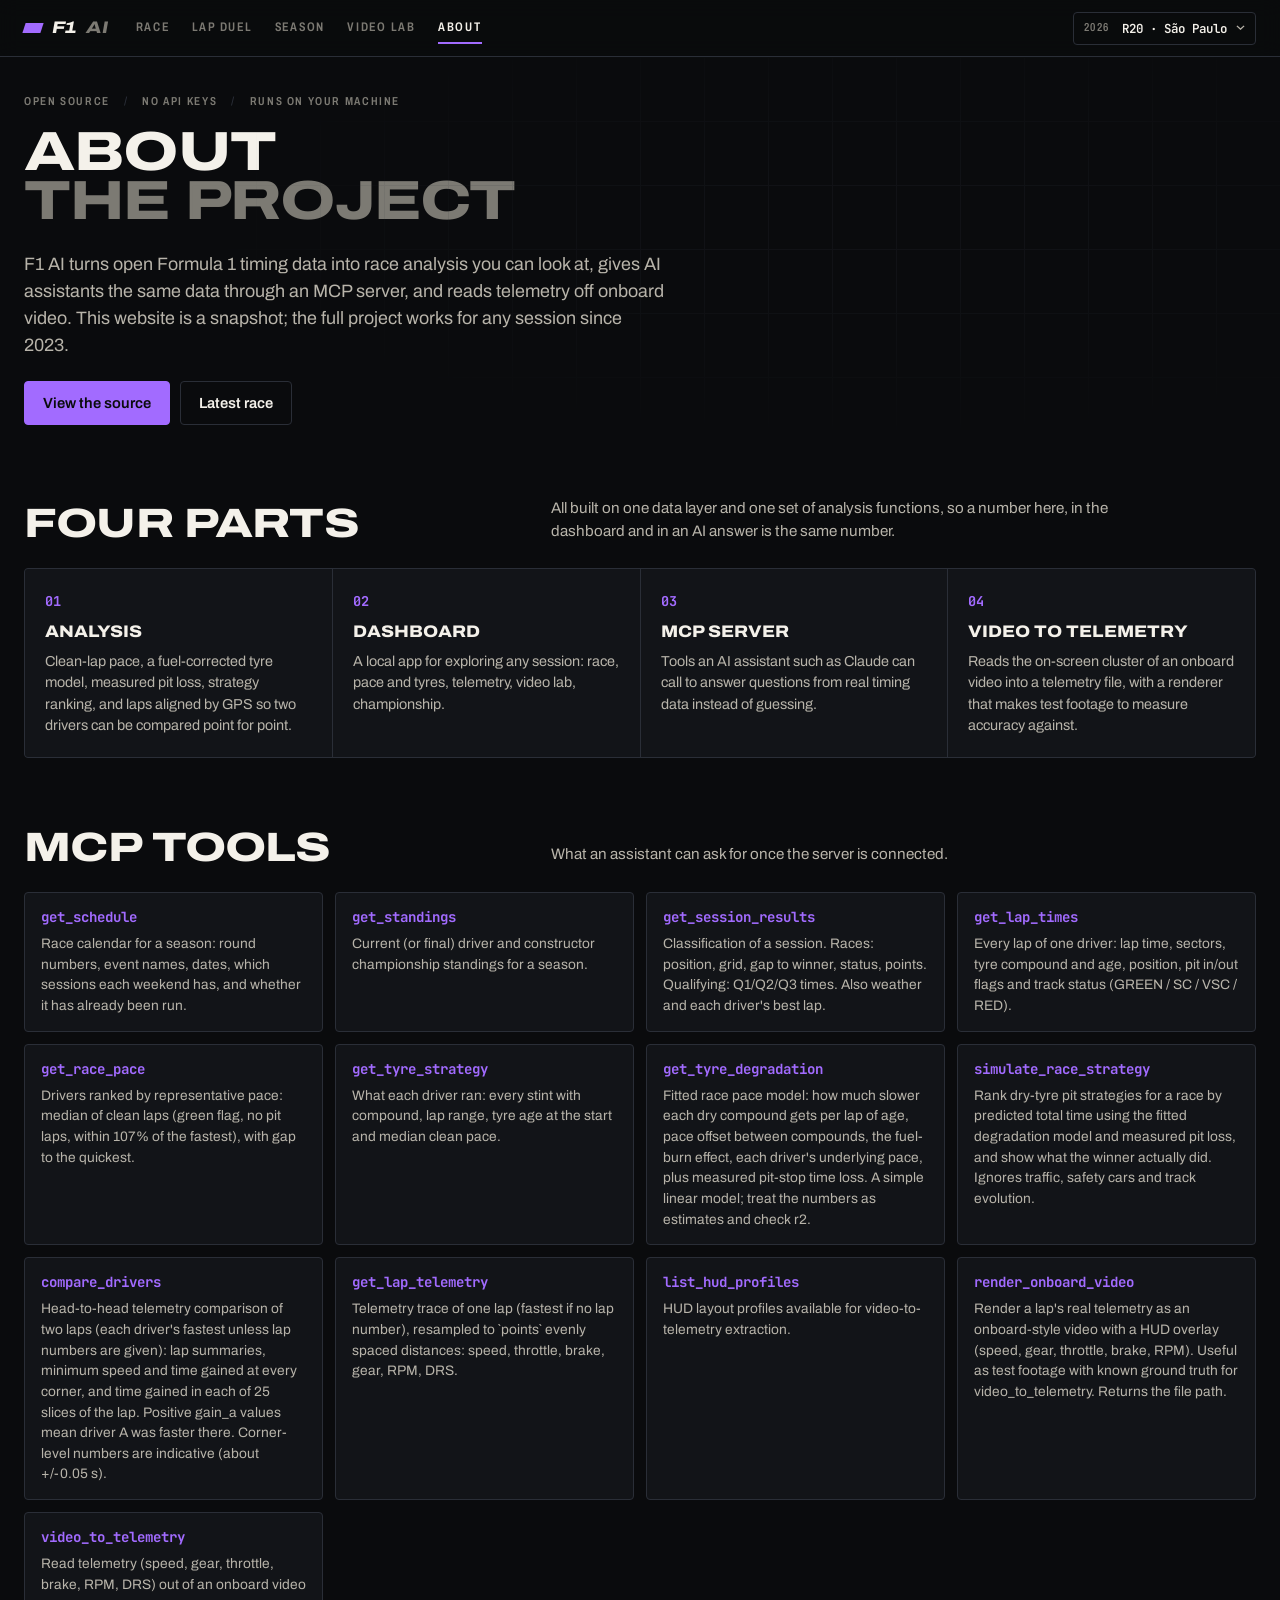
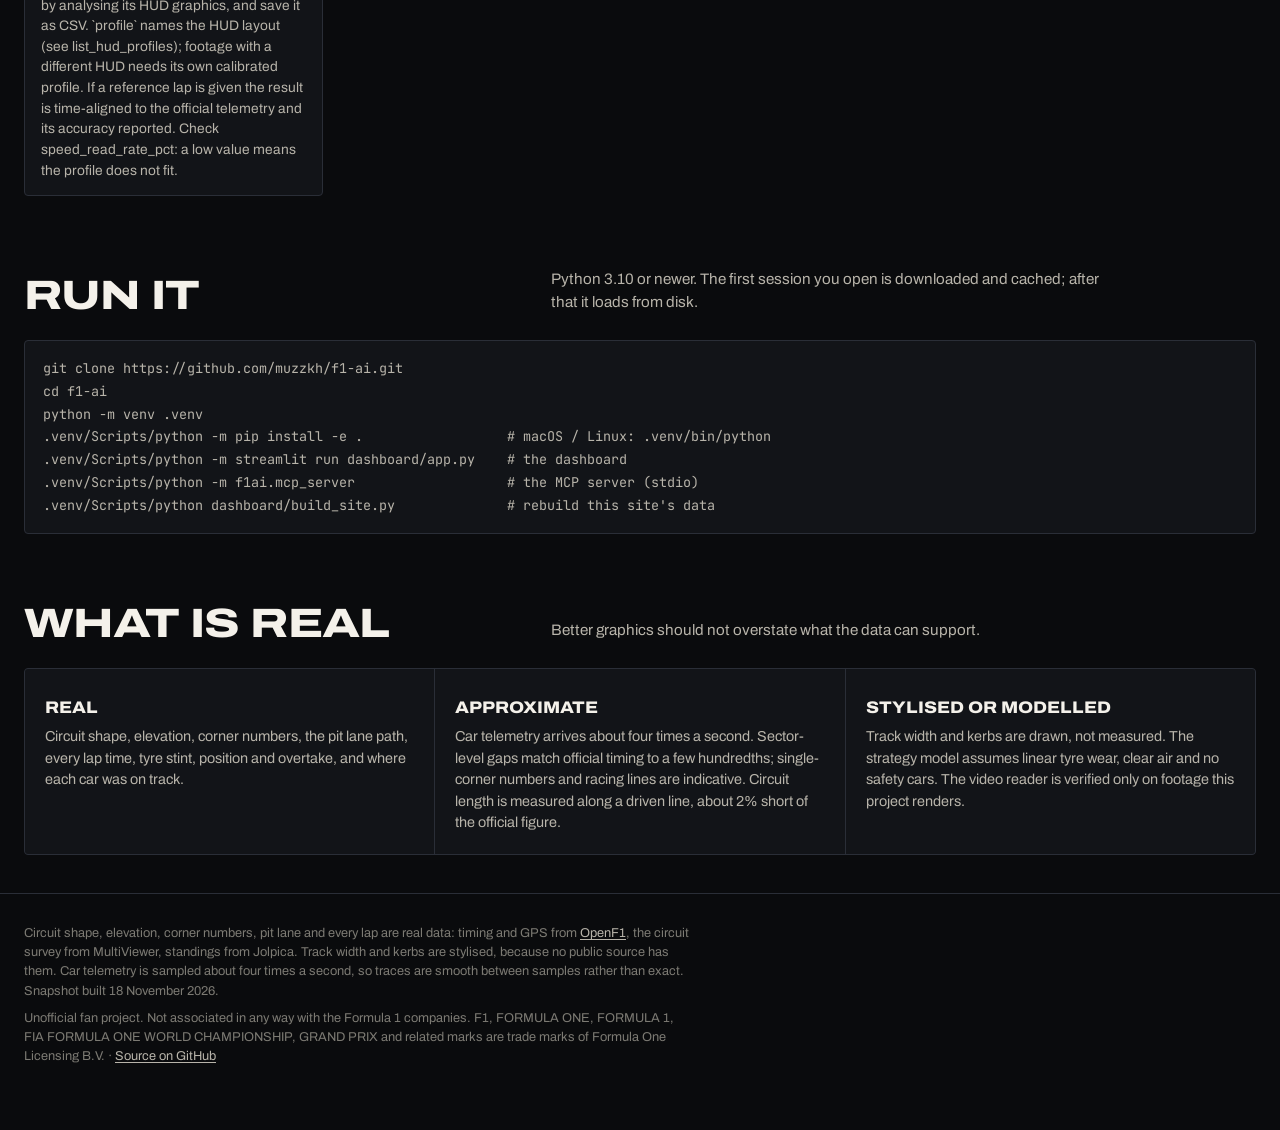
==== docs/about.html @ f243d88b "Shared instrument cluster, video lab and about pages - cluster.json defines the cluster once; the si" ====
<!doctype html>
<html lang="en">
<head>
<meta charset="utf-8">
<meta name="viewport" content="width=device-width, initial-scale=1">
<title>About · F1 AI</title>
<meta name="description" content="What F1 AI is: open race analysis, an MCP server that gives AI assistants real timing data, and a video-to-telemetry reader.">
<link rel="icon" href="data:image/svg+xml,<svg xmlns=%22http://www.w3.org/2000/svg%22 viewBox=%220 0 32 32%22><rect width=%2232%22 height=%2232%22 rx=%226%22 fill=%22%230a0b0d%22/><path d=%22M7 20l4-8h14l-4 8z%22 fill=%22%23a26bff%22/></svg>">
<link rel="preconnect" href="https://fonts.googleapis.com">
<link rel="preconnect" href="https://fonts.gstatic.com" crossorigin>
<link href="https://fonts.googleapis.com/css2?family=Archivo:ital,wdth,wght@0,62..125,400..900;1,62..125,400..900&family=JetBrains+Mono:ital,wght@0,400..800;1,400..800&display=swap" rel="stylesheet">
<link rel="stylesheet" href="css/tokens.css">
<link rel="stylesheet" href="css/site.css">
</head>
<body>
<header class="nav" id="nav"></header>
<main>
  <section class="hero hero--plain">
    <div class="wrap">
      <p class="eyebrow t-label"><span>Open source</span><span>No API keys</span><span>Runs on your machine</span></p>
      <h1 class="t-display">About<br><em>the project</em></h1>
      <p class="lede">F1 AI turns open Formula 1 timing data into race analysis you can look at, gives AI assistants the same data through an MCP server, and reads telemetry off onboard video. This website is a snapshot; the full project works for any session since 2023.</p>
      <div class="btns"><a class="btn btn--primary" id="repo" href="#">View the source</a><a class="btn" href="index.html">Latest race</a></div>
    </div>
  </section>

  <section class="band">
    <div class="wrap">
      <header class="band__head"><h2 class="t-display">Four parts</h2><p>All built on one data layer and one set of analysis functions, so a number here, in the dashboard and in an AI answer is the same number.</p></header>
      <div class="steps">
        <article><b class="t-num">01</b><h3>Analysis</h3><p>Clean-lap pace, a fuel-corrected tyre model, measured pit loss, strategy ranking, and laps aligned by GPS so two drivers can be compared point for point.</p></article>
        <article><b class="t-num">02</b><h3>Dashboard</h3><p>A local app for exploring any session: race, pace and tyres, telemetry, video lab, championship.</p></article>
        <article><b class="t-num">03</b><h3>MCP server</h3><p>Tools an AI assistant such as Claude can call to answer questions from real timing data instead of guessing.</p></article>
        <article><b class="t-num">04</b><h3>Video to telemetry</h3><p>Reads the on-screen cluster of an onboard video into a telemetry file, with a renderer that makes test footage to measure accuracy against.</p></article>
      </div>
    </div>
  </section>

  <section class="band">
    <div class="wrap">
      <header class="band__head"><h2 class="t-display">MCP tools</h2><p>What an assistant can ask for once the server is connected.</p></header>
      <div class="tools" id="tools"></div>
    </div>
  </section>

  <section class="band">
    <div class="wrap">
      <header class="band__head"><h2 class="t-display">Run it</h2><p>Python 3.10 or newer. The first session you open is downloaded and cached; after that it loads from disk.</p></header>
      <pre class="code" id="run"></pre>
    </div>
  </section>

  <section class="band">
    <div class="wrap">
      <header class="band__head"><h2 class="t-display">What is real</h2><p>Better graphics should not overstate what the data can support.</p></header>
      <div class="steps steps--3">
        <article><h3>Real</h3><p>Circuit shape, elevation, corner numbers, the pit lane path, every lap time, tyre stint, position and overtake, and where each car was on track.</p></article>
        <article><h3>Approximate</h3><p>Car telemetry arrives about four times a second. Sector-level gaps match official timing to a few hundredths; single-corner numbers and racing lines are indicative. Circuit length is measured along a driven line, about 2% short of the official figure.</p></article>
        <article><h3>Stylised or modelled</h3><p>Track width and kerbs are drawn, not measured. The strategy model assumes linear tyre wear, clear air and no safety cars. The video reader is verified only on footage this project renders.</p></article>
      </div>
    </div>
  </section>
</main>
<footer id="foot"></footer>
<script type="module" src="js/about.js"></script>
</body>
</html>
---- docs/css/tokens.css ----
/* Design tokens. See design/brief.md. */
:root {
  /* colour */
  --carbon: #0a0b0d;
  --surface: #121418;
  --raised: #1a1d23;
  --hairline: #2a2e37;
  --paper: #f4f1ea;
  --ink-2: #b8b4aa;
  --muted: #7c7a73;
  --purple: #a26bff;        /* purple sector: fastest, focus, interactive */
  --purple-deep: #3a1d7a;
  --throttle: #35d07f;
  --brake: #ff4d5a;
  --asphalt: #1c1f25;

  /* type */
  --font: "Archivo", "Segoe UI", system-ui, sans-serif;
  --mono: "JetBrains Mono", ui-monospace, Consolas, monospace;

  /* layout */
  --max: 1320px;
  --gutter: 24px;
  --u: 8px;
  --radius: 4px;

  /* motion */
  --ease: cubic-bezier(.2, .7, .2, 1);
  --fast: 200ms;
}

*, *::before, *::after { box-sizing: border-box; }
html { -webkit-text-size-adjust: 100%; }
body {
  margin: 0;
  background: var(--carbon);
  color: var(--paper);
  font: 400 16px/1.5 var(--font);
  font-stretch: 100%;
  -webkit-font-smoothing: antialiased;
}
a { color: inherit; text-decoration: none; }
button { font: inherit; color: inherit; }

/* three voices from one family */
.t-display { font-family: var(--font); font-weight: 800; line-height: 0.88; font-stretch: 125%; letter-spacing: -0.02em; text-transform: uppercase; }
.t-label { font-weight: 600; font-stretch: 75%; font-size: 0.72rem; letter-spacing: 0.14em; text-transform: uppercase; color: var(--muted); }
.t-num { font-family: var(--mono); font-variant-numeric: tabular-nums; font-feature-settings: "zero" 1; }

:focus-visible { outline: 2px solid var(--purple); outline-offset: 2px; }
---- docs/css/site.css ----
/* ---------- shell ---------- */
.wrap { max-width: var(--max); margin: 0 auto; padding: 0 var(--gutter); }

.nav { position: sticky; top: 0; z-index: 20; background: rgba(10, 11, 13, .82); backdrop-filter: blur(10px); border-bottom: 1px solid var(--hairline); }
.nav__in { display: flex; align-items: center; gap: 28px; height: 56px; }
.mark { display: inline-flex; align-items: center; gap: 10px; font-weight: 800; font-stretch: 125%; font-style: italic; letter-spacing: -0.02em; font-size: 1.05rem; }
.mark::before { content: ""; width: 18px; height: 10px; background: var(--purple); transform: skewX(-18deg); }
.mark i { color: var(--muted); font-style: inherit; }
.nav__links { display: flex; gap: 22px; margin-right: auto; overflow-x: auto; scrollbar-width: none; }
.nav__links a { font-weight: 600; font-stretch: 75%; font-size: .78rem; letter-spacing: .14em; text-transform: uppercase; color: var(--muted); white-space: nowrap; padding: 6px 0; border-bottom: 2px solid transparent; }
.nav__links a[aria-current] { color: var(--paper); border-color: var(--purple); }
.round { display: flex; align-items: center; gap: 8px; border: 1px solid var(--hairline); border-radius: var(--radius); padding: 0 0 0 10px; white-space: nowrap; }
.round select { appearance: none; background: transparent url("data:image/svg+xml,%3Csvg xmlns='http://www.w3.org/2000/svg' viewBox='0 0 10 6'%3E%3Cpath d='M1 1l4 4 4-4' fill='none' stroke='%23b8b4aa' stroke-width='1.5'/%3E%3C/svg%3E") no-repeat right 10px center / 9px;
  border: 0; color: var(--paper); font: 600 .78rem var(--mono); padding: 7px 28px 7px 4px; max-width: 46vw; cursor: pointer; }
.round select option { background: var(--surface); color: var(--paper); }

/* ---------- hero ---------- */
.hero { position: relative; padding: 26px 0 0; overflow: hidden; }
.hero::before { /* measurement grid: our own texture */
  content: ""; position: absolute; inset: 0; pointer-events: none;
  background-image: linear-gradient(var(--hairline) 1px, transparent 1px), linear-gradient(90deg, var(--hairline) 1px, transparent 1px);
  background-size: 64px 64px; opacity: .22;
  mask-image: radial-gradient(ellipse 70% 75% at 68% 45%, #000 20%, transparent 78%);
}
.hero__grid { position: relative; display: grid; grid-template-columns: minmax(0, 5fr) minmax(0, 7fr); gap: var(--gutter); align-items: start; }

.eyebrow { display: flex; flex-wrap: wrap; gap: 6px 14px; margin: 0 0 18px; }
.eyebrow span + span::before { content: "/"; margin-right: 14px; color: var(--hairline); }
h1 { margin: 0 0 30px; font-size: clamp(2.3rem, 4.3vw, 4rem); overflow-wrap: break-word; }
h1 em { font-style: normal; color: var(--muted); }

.winner { display: grid; grid-template-columns: 6px auto minmax(0, 1fr); grid-template-rows: auto auto auto; gap: 0 18px; margin-bottom: 18px; }
.winner__tag { grid-column: 1 / -1; grid-row: 1; margin-bottom: 10px; }
.winner__bar { grid-column: 1; grid-row: 2 / span 2; background: var(--team); border-radius: 1px; }
.winner__code { grid-column: 2; grid-row: 2 / span 2; font-size: clamp(3.4rem, 6.2vw, 5.6rem); font-style: italic; line-height: .86; }
.winner__name { grid-column: 3; grid-row: 2; font-size: 1.3rem; font-weight: 700; line-height: 1.15; align-self: end; }
.winner__meta { grid-column: 3; grid-row: 3; color: var(--ink-2); font-size: .92rem; align-self: start; margin-top: 4px; }

.podium { list-style: none; margin: 0 0 24px; padding: 0; border-top: 1px solid var(--hairline); }
.podium li { display: grid; grid-template-columns: 28px 4px 3.4em 1fr auto; gap: 12px; align-items: center; padding: 10px 0; border-bottom: 1px solid var(--hairline); }
.podium .p { color: var(--muted); font-size: .85rem; }
.podium .bar { height: 18px; background: var(--team); }
.podium .code { font-weight: 800; font-stretch: 112%; font-style: italic; }
.podium .who { color: var(--ink-2); font-size: .9rem; white-space: nowrap; overflow: hidden; text-overflow: ellipsis; }
.podium .gap { color: var(--paper); font-size: .9rem; }

.facts { display: grid; grid-template-columns: repeat(2, minmax(0, 1fr)); gap: 1px; margin: 0; background: var(--hairline); border: 1px solid var(--hairline); border-radius: var(--radius); overflow: hidden; }
.fact { background: var(--surface); padding: 12px 16px; min-width: 0; }
.fact dt { margin-bottom: 6px; }
.fact dd { margin: 0; }
.fact .v { font-size: 1.45rem; font-weight: 700; line-height: 1.1; }
.fact .n { color: var(--ink-2); font-size: .82rem; margin-top: 2px; }

/* ---------- stage: circuit + overlays ---------- */
.stage { position: relative; min-width: 0; }
.stage svg.track { display: block; width: 100%; height: auto; overflow: visible; }
.stage svg.track[hidden], .track3d[hidden] { display: none; }
.track3d canvas { display: block; }
.stage .note { margin-top: 0; }
.stage__lap .who { display: flex; gap: 10px; align-items: center; margin-bottom: 6px; }
.stage__lap .who i { width: 4px; height: 14px; background: var(--team); }
.timer { font-size: clamp(1.8rem, 3.2vw, 2.7rem); font-weight: 700; line-height: 1; letter-spacing: -0.02em; }
.sectors { display: flex; gap: 6px; margin-top: 12px; }
.sector { min-width: 74px; padding: 5px 8px; border: 1px solid var(--hairline); border-radius: var(--radius); background: rgba(18, 20, 24, .8); text-align: left; }
.sector .k { display: block; }
.sector .t { font-size: .85rem; color: var(--muted); }
.sector.is-live { border-color: var(--paper); }
.sector.is-live .t { color: var(--paper); }
.sector.is-done { border-color: var(--purple); }
.sector.is-done .t { color: var(--purple); }

.layers { display: flex; flex-wrap: wrap; align-items: center; gap: 10px 18px; margin-bottom: 4px; }
.seg { display: inline-flex; border: 1px solid var(--hairline); border-radius: 999px; padding: 3px; background: rgba(18, 20, 24, .8); }
.seg button { border: 0; background: none; cursor: pointer; padding: 6px 14px; border-radius: 999px; font-weight: 600; font-stretch: 75%; font-size: .72rem; letter-spacing: .14em; text-transform: uppercase; color: var(--muted); transition: background var(--fast) var(--ease), color var(--fast) var(--ease); }
.seg button[aria-pressed="true"] { background: var(--paper); color: var(--carbon); }
.legend { display: flex; align-items: center; gap: 8px; font-family: var(--mono); font-size: .72rem; color: var(--ink-2); min-height: 16px; }
.legend .ramp { width: 120px; height: 6px; border-radius: 3px; }
.legend .sw { display: inline-flex; align-items: center; gap: 5px; margin-right: 6px; }
.legend .sw i { width: 14px; height: 6px; border-radius: 3px; }

.cluster { width: 172px; }
.cluster svg { display: block; width: 100%; height: auto; }

/* track drawing */
.trk-edge { fill: none; stroke: rgba(244, 241, 234, .2); stroke-linejoin: round; }
.trk-asphalt { fill: none; stroke: var(--asphalt); stroke-linejoin: round; }
.trk-glow { fill: none; stroke: var(--purple); opacity: .16; filter: blur(14px); }
.trk-corner { font: 600 19px var(--mono); fill: var(--muted); text-anchor: middle; dominant-baseline: central; }
.trk-mark { stroke: var(--paper); stroke-width: 2; }
.trk-tag { font: 700 14px var(--font); font-stretch: 75%; letter-spacing: .12em; fill: var(--paper); text-anchor: middle; dominant-baseline: central; }
.draw { stroke-dasharray: 1; stroke-dashoffset: 1; animation: draw 1.7s var(--ease) .15s forwards; }
.fade { opacity: 0; animation: fade .8s var(--ease) 1.5s forwards; }
@keyframes draw { to { stroke-dashoffset: 0; } }
@keyframes fade { to { opacity: 1; } }

/* ---------- speed trace ---------- */
.deck { position: relative; display: grid; grid-template-columns: auto auto minmax(0, 1fr); gap: 32px; align-items: center; margin-top: 4px; border-top: 1px solid var(--hairline); padding: 16px 0 18px; }
.trace { display: grid; grid-template-columns: auto minmax(0, 1fr); gap: 18px; align-items: center; min-width: 0; }
.play { width: 44px; height: 44px; border-radius: 50%; border: 1px solid var(--paper); background: none; cursor: pointer; display: grid; place-items: center; transition: background var(--fast) var(--ease); }
.play:hover { background: rgba(244, 241, 234, .1); }
.play svg { width: 14px; height: 14px; fill: var(--paper); }
#trace { display: block; width: 100%; height: 110px; cursor: ew-resize; touch-action: none; overflow: visible; }
.trace .axis { font: 500 10px var(--mono); fill: var(--muted); }

/* ---------- bands (page sections) ---------- */
.band { padding: 64px 0 8px; }
.band__head { display: grid; grid-template-columns: minmax(0, 5fr) minmax(0, 7fr); gap: var(--gutter); align-items: end; margin-bottom: 26px; }
.band__head h2 { margin: 0; font-size: clamp(1.7rem, 3.2vw, 2.7rem); }
.band__head p { margin: 0; color: var(--ink-2); max-width: 62ch; font-size: .95rem; }
.band h3.t-label { margin: 26px 0 8px; }
.note { color: var(--muted); font-size: .84rem; margin: 10px 0 0; max-width: 80ch; }
.quiet { color: var(--ink-2); border: 1px dashed var(--hairline); border-radius: var(--radius); padding: 18px 20px; max-width: 80ch; margin: 0; }

/* charts */
svg.chart { display: block; overflow: visible; touch-action: pan-y; }
.ax { font: 500 11px var(--mono); fill: var(--muted); }
.ax--cap { font-family: var(--font); font-weight: 600; font-stretch: 75%; letter-spacing: .14em; font-size: 10px; }
.ax--code { font: italic 800 11.5px var(--font); font-stretch: 112%; fill: var(--ink-2); }
.ax--num { fill: var(--ink-2); }
.ax--on { font: 700 10px var(--font); fill: #0a0b0d; pointer-events: none; }
.tip { position: fixed; left: 0; top: 0; z-index: 50; pointer-events: none; background: var(--raised); border: 1px solid var(--hairline); border-radius: var(--radius); padding: 10px 12px; font-size: .82rem; box-shadow: 0 10px 30px rgba(0, 0, 0, .5); max-width: 260px; }
.tip b { display: block; font-weight: 700; }
.tip span { display: block; color: var(--muted); font-size: .76rem; margin-bottom: 6px; }
.tip dl { display: grid; grid-template-columns: auto auto; gap: 2px 14px; margin: 0; }
.tip dt { color: var(--ink-2); }
.tip dd { margin: 0; text-align: right; font-family: var(--mono); }

.chips { display: flex; flex-wrap: wrap; gap: 6px; margin-bottom: 4px; }
.chip { display: inline-flex; align-items: center; gap: 7px; border: 1px solid var(--hairline); background: none; border-radius: var(--radius); padding: 4px 9px 4px 7px; cursor: pointer; font: italic 800 .74rem var(--font); font-stretch: 112%; color: var(--ink-2); transition: border-color var(--fast) var(--ease), color var(--fast) var(--ease); }
.chip i { width: 16px; height: 0; border-top: 3px solid var(--team); }
.chip i.is-second { border-top-style: dashed; }
.chip.is-on, .chip[aria-pressed="true"] { border-color: var(--paper); color: var(--paper); }
.keys { display: flex; flex-wrap: wrap; gap: 6px 18px; margin-bottom: 10px; font-size: .82rem; color: var(--ink-2); }
.key { display: inline-flex; align-items: center; gap: 7px; }
.key i { width: 18px; height: 10px; border-radius: 3px; }

.tiles { display: grid; grid-template-columns: repeat(auto-fit, minmax(190px, 1fr)); gap: 1px; background: var(--hairline); border: 1px solid var(--hairline); border-radius: var(--radius); overflow: hidden; margin-bottom: 26px; }
.tile { background: var(--surface); padding: 14px 16px; display: grid; gap: 4px; min-width: 0; }
.tile b { font-size: 1.45rem; font-weight: 700; line-height: 1.1; }
.tile small { color: var(--ink-2); font-size: .82rem; }
.split { display: grid; grid-template-columns: minmax(0, 5fr) minmax(0, 7fr); gap: var(--gutter); }
.split h3 { margin-top: 0 !important; }
.hbar { display: grid; grid-template-columns: 7em minmax(0, 1fr) 6.5em; gap: 12px; align-items: center; padding: 8px 0; border-bottom: 1px solid var(--hairline); font-size: .9rem; }
.hbar__t { height: 10px; background: var(--raised); border-radius: 2px; overflow: hidden; }
.hbar__t i { display: block; height: 100%; border-radius: 2px; }
.hbar__v { text-align: right; color: var(--ink-2); }

.band--cta { padding-bottom: 40px; }
.cta { display: grid; gap: 6px; border: 1px solid var(--hairline); border-radius: var(--radius); padding: 26px 28px; background: var(--surface); transition: border-color var(--fast) var(--ease); }
.cta:hover { border-color: var(--purple); }
.cta b { font-size: clamp(1.6rem, 3vw, 2.4rem); }
.cta span:last-child { color: var(--ink-2); }

/* ---------- classification ---------- */
.rows { border-top: 1px solid var(--hairline); }
.row { display: grid; grid-template-columns: 34px 4px 3.6em minmax(0, 1.1fr) minmax(0, 2fr) 5.5em; gap: 14px; align-items: center; padding: 9px 0; border-bottom: 1px solid var(--hairline); }
.row .p { font-weight: 700; }
.row .bar { height: 22px; background: var(--team); }
.row .code { font-weight: 800; font-stretch: 112%; font-style: italic; font-size: 1.05rem; }
.row .who { min-width: 0; }
.row .who b { display: block; font-weight: 600; white-space: nowrap; overflow: hidden; text-overflow: ellipsis; }
.row .who small { color: var(--muted); font-size: .8rem; }
.row .gapbar { height: 8px; background: var(--raised); border-radius: 2px; overflow: hidden; }
.row .gapbar i { display: block; height: 100%; background: var(--team); border-radius: 2px; }
.row .gapbar.is-lapped { background: repeating-linear-gradient(115deg, var(--raised) 0 6px, transparent 6px 10px); }
.row .gap { text-align: right; font-size: .9rem; color: var(--ink-2); }
.row:first-child .gap { color: var(--purple); }

.foot { color: var(--muted); font-size: .8rem; padding-top: 30px; padding-bottom: 56px; margin-top: 30px; border-top: 1px solid var(--hairline); }
.foot a { color: var(--ink-2); text-decoration: underline; text-underline-offset: 2px; }
.foot p { margin: 0 0 8px; max-width: 95ch; }

/* ---------- small screens ---------- */
@media (max-width: 900px) {
  :root { --gutter: 16px; }
  .hero { padding-top: 26px; }
  /* phones: the circuit comes straight after the winner, ahead of the detail */
  .hero__grid { display: flex; flex-direction: column; gap: 0; }
  .copy { display: contents; }
  .winner { order: 1; }
  .stage { order: 2; margin: 10px 0 18px; }
  .podium { order: 3; }
  .facts { order: 4; }
  h1 { margin-bottom: 24px; }
  .deck { grid-template-columns: 124px minmax(0, 1fr); gap: 16px; padding-top: 16px; }
  .cluster { width: 124px; }
  .trace { grid-column: 1 / -1; }
  .sector { min-width: 0; flex: 1; padding: 4px 6px; }
  .sector .t { font-size: .78rem; }
  .row { grid-template-columns: 26px 4px 3.2em minmax(0, 1fr) 5em; gap: 10px; }
  .row .gapbar { display: none; }
  .nav__in { gap: 16px; }
  .band { padding-top: 44px; }
  .band__head, .split { grid-template-columns: minmax(0, 1fr); gap: 10px; }
  .round .t-label { display: none; }
  .round { padding-left: 4px; }
}

.static .draw { animation: none; stroke-dashoffset: 0; }
.static .fade { animation: none; opacity: 1; }

@media (prefers-reduced-motion: reduce) {
  .draw { animation: none; stroke-dashoffset: 0; }
  .fade { animation: none; opacity: 1; }
  * { transition: none !important; }
}

/* ---------- lap duel ---------- */
.hero--duel { padding-top: 30px; }
.versus { display: grid; grid-template-columns: minmax(0, 1fr) auto minmax(0, 1fr); gap: var(--gutter); align-items: center; margin-bottom: 14px; }
.vs { display: flex; align-items: center; gap: 16px; border-bottom: 4px solid var(--team); padding-bottom: 12px; min-width: 0; }
.vs--b { justify-content: flex-end; text-align: right; }
.vs__code { font-size: clamp(2.6rem, 6vw, 5rem); font-style: italic; line-height: .86; }
.vs__name { font-weight: 700; font-size: 1.05rem; line-height: 1.2; min-width: 0; }
.vs__name small { display: block; color: var(--ink-2); font-weight: 400; font-size: .85rem; }
.vs > b { font-size: clamp(1.1rem, 2vw, 1.6rem); margin-left: auto; }
.vs--b > b { margin: 0 auto 0 0; }
.vs__gap { text-align: center; display: grid; gap: 2px; }
.vs__gap b { font-size: clamp(1.6rem, 3.2vw, 2.6rem); color: var(--purple); line-height: 1; }
.vs__gap small { color: var(--ink-2); font-size: .82rem; }
.duel { display: grid; grid-template-columns: 200px minmax(0, 1fr) 200px; gap: var(--gutter); align-items: center; }
.duel__side { display: grid; gap: 14px; justify-items: center; }
.duel__side .cluster { width: 100%; max-width: 200px; }
.mini { margin: 0; width: 100%; border-top: 3px solid var(--team); }
.mini div { display: flex; justify-content: space-between; gap: 10px; padding: 7px 0; border-bottom: 1px solid var(--hairline); font-size: .84rem; }
.mini dt { color: var(--ink-2); }
.mini dd { margin: 0; }
.deck--duel { grid-template-columns: auto auto auto; justify-content: center; gap: 44px; }
.live { display: grid; gap: 2px; }
.live b { font-size: 1.7rem; line-height: 1.1; }
.live small { color: var(--ink-2); font-size: .8rem; }

.corners { display: grid; grid-template-columns: repeat(auto-fill, minmax(232px, 1fr)); gap: 12px; }
.corner { background: var(--surface); border: 1px solid var(--hairline); border-radius: var(--radius); padding: 14px 16px 12px; min-width: 0; }
.corner header { display: flex; justify-content: space-between; align-items: baseline; gap: 8px; }
.corner header b { font-size: 1.5rem; }
.corner header span { font-size: .8rem; }
.corner svg { display: block; width: 100%; height: auto; margin: 6px 0; }
.corner dl { margin: 0; }
.corner dl div { display: flex; justify-content: space-between; padding: 5px 0; border-top: 1px solid var(--hairline); font-size: .82rem; }
.corner dt { color: var(--ink-2); display: flex; align-items: center; gap: 7px; }
.corner dt i { width: 12px; height: 3px; background: var(--team); }
.corner dd { margin: 0; }

@media (max-width: 900px) {
  .versus { grid-template-columns: minmax(0, 1fr) minmax(0, 1fr); gap: 12px; }
  .vs__gap { grid-column: 1 / -1; grid-row: 2; }
  .vs { flex-wrap: wrap; gap: 4px 10px; }
  .vs__name { display: none; }
  .duel { grid-template-columns: minmax(0, 1fr) minmax(0, 1fr); gap: 12px; }
  .duel .stage { grid-column: 1 / -1; grid-row: 1; }
  .deck--duel { gap: 18px; grid-template-columns: auto minmax(0, 1fr) minmax(0, 1fr); }
  .live b { font-size: 1.15rem; }
}

/* ---------- race replay ---------- */
.replay__grid { display: grid; grid-template-columns: minmax(0, 1fr) 300px; gap: var(--gutter); align-items: start; }
.replay__map { position: relative; background: var(--surface); border: 1px solid var(--hairline); border-radius: var(--radius); padding: 8px; min-width: 0; }
.replay__map svg { display: block; width: 100%; height: auto; }
.replay__badge { position: absolute; top: 16px; left: 18px; display: grid; gap: 2px; }
.replay__badge b { font-size: 1.5rem; line-height: 1; }
.replay__badge span { color: var(--throttle); font-size: .8rem; font-weight: 600; font-stretch: 75%; letter-spacing: .14em; text-transform: uppercase; }
.replay__badge span.is-neutral { color: var(--paper); }
.car-tag { font: italic 800 13px var(--font); font-stretch: 112%; fill: var(--paper); text-anchor: middle; paint-order: stroke; stroke: #0a0b0d; stroke-width: 3px; }
.tower { background: var(--surface); border: 1px solid var(--hairline); border-radius: var(--radius); overflow: hidden; }
.tower__head { display: flex; justify-content: space-between; padding: 10px 12px; border-bottom: 1px solid var(--hairline); }
.tower ol { list-style: none; margin: 0; padding: 0; }
.tower li { display: grid; grid-template-columns: 1.6em 3px 3.2em minmax(0, 1fr) 18px; gap: 8px; align-items: center; padding: 4px 12px; font-size: .8rem; border-bottom: 1px solid rgba(42, 46, 55, .5); cursor: pointer; }
.tower li:hover { background: var(--raised); }
.tower li i { height: 14px; background: var(--team); }
.tower li b { font: italic 800 .8rem var(--font); font-stretch: 112%; }
.tower li .gap { text-align: right; color: var(--ink-2); }
.tower li em { width: 18px; height: 18px; border-radius: 50%; display: grid; place-items: center; font: 700 .62rem var(--font); color: #0a0b0d; font-style: normal; }
.tower li.is-out { opacity: .4; }
.replay__bar { display: grid; grid-template-columns: auto auto minmax(0, 1fr) auto; gap: 18px; align-items: center; margin-top: 16px; }
.replay__clock { font-size: 1.1rem; }
.replay__line svg { cursor: ew-resize; touch-action: none; }
@media (max-width: 900px) {
  .replay__grid { grid-template-columns: minmax(0, 1fr); }
  .tower ol { display: grid; grid-template-columns: 1fr 1fr; }
  .replay__bar { grid-template-columns: auto auto auto; }
  .replay__line { grid-column: 1 / -1; grid-row: 2; }
}

/* ---------- season ---------- */
.hero--plain { padding: 36px 0 8px; }
.hero--plain h1 { margin-bottom: 26px; }
.hero--plain .tiles b { font-size: 1.3rem; }
.calendar { display: grid; grid-template-columns: repeat(auto-fill, minmax(196px, 1fr)); gap: 12px; }
.round-card { display: grid; gap: 4px; background: var(--surface); border: 1px solid var(--hairline); border-radius: var(--radius); padding: 14px 16px; min-width: 0; transition: border-color var(--fast) var(--ease), transform var(--fast) var(--ease); }
.round-card header { display: flex; justify-content: space-between; align-items: baseline; }
.round-card header .t-num { font-weight: 700; color: var(--ink-2); }
.round-card svg { display: block; width: 100%; height: auto; margin: 6px 0 2px; }
.round-card svg path { fill: none; stroke: var(--paper); stroke-width: 2.4; stroke-linejoin: round; transition: stroke var(--fast) var(--ease); }
.round-card h3 { margin: 0; font-size: 1rem; font-weight: 800; font-stretch: 112%; text-transform: uppercase; letter-spacing: -.01em; }
.round-card p { margin: 0; color: var(--muted); font-size: .8rem; }
.round-card footer { display: flex; align-items: center; gap: 8px; margin-top: 8px; padding-top: 8px; border-top: 1px solid var(--hairline); font-size: .82rem; color: var(--ink-2); min-width: 0; }
.round-card footer i { width: 3px; height: 14px; background: var(--team); flex: none; }
.round-card footer b { font: italic 800 .82rem var(--font); font-stretch: 112%; color: var(--paper); }
.round-card footer span { white-space: nowrap; overflow: hidden; text-overflow: ellipsis; }
.round-card.is-built:hover { border-color: var(--purple); transform: translateY(-2px); }
.round-card.is-built:hover svg path { stroke: var(--purple); }
.round-card.is-future { opacity: .55; }
.round-card.is-future svg path { stroke: var(--muted); stroke-dasharray: 3 4; }

.scroll { overflow-x: auto; border: 1px solid var(--hairline); border-radius: var(--radius); }
.heat { border-collapse: separate; border-spacing: 2px; font: 600 .74rem var(--mono); width: 100%; min-width: 760px; padding: 8px; }
.heat th { font-weight: 600; color: var(--muted); padding: 4px 6px; text-align: center; }
.heat tbody th { text-align: left; white-space: nowrap; font: italic 800 .78rem var(--font); font-stretch: 112%; color: var(--ink-2); position: sticky; left: 0; background: var(--carbon); }
.heat tbody th i { display: inline-block; width: 3px; height: 12px; background: var(--team); margin-right: 7px; vertical-align: -1px; }
.heat td { text-align: center; height: 26px; min-width: 28px; border-radius: 2px; background: var(--surface); }
.heat td.sum { background: none; color: var(--paper); text-align: right; padding-left: 10px; }
.heat tr.is-dim { opacity: .3; }

/* ---------- plain heroes, buttons, long text ---------- */
.lede { color: var(--ink-2); font-size: 1.12rem; max-width: 64ch; margin: 0 0 22px; }
.btns { display: flex; flex-wrap: wrap; gap: 10px; }
.btn { display: inline-block; padding: 10px 18px; border: 1px solid var(--hairline); border-radius: var(--radius); font-weight: 600; font-size: .92rem; transition: border-color var(--fast) var(--ease), background var(--fast) var(--ease); }
.btn:hover { border-color: var(--paper); }
.btn--primary { background: var(--purple); border-color: var(--purple); color: #0a0b0d; }
.btn--primary:hover { background: #b58cff; border-color: #b58cff; }
.band--tight { padding-top: 26px; }
.steps { display: grid; grid-template-columns: repeat(auto-fit, minmax(220px, 1fr)); gap: 1px; background: var(--hairline); border: 1px solid var(--hairline); border-radius: var(--radius); overflow: hidden; }
.steps article { background: var(--surface); padding: 20px; min-width: 0; }
.steps b { color: var(--purple); font-size: .85rem; }
.steps h3 { margin: 6px 0 6px; font-size: 1.05rem; font-weight: 800; font-stretch: 112%; text-transform: uppercase; }
.steps p { margin: 0; color: var(--ink-2); font-size: .9rem; }
.tools { display: grid; grid-template-columns: repeat(auto-fill, minmax(290px, 1fr)); gap: 12px; }
.tools article { border: 1px solid var(--hairline); border-radius: var(--radius); padding: 14px 16px; background: var(--surface); min-width: 0; }
.tools h3 { margin: 0 0 6px; font-size: .88rem; color: var(--purple); font-weight: 700; overflow-wrap: anywhere; }
.tools p { margin: 0; color: var(--ink-2); font-size: .86rem; }
.code { background: var(--surface); border: 1px solid var(--hairline); border-radius: var(--radius); padding: 16px 18px; overflow-x: auto; font: .84rem/1.7 var(--mono); color: var(--ink-2); margin: 0; }

/* ---------- video lab ---------- */
.lab { display: grid; grid-template-columns: minmax(0, 7fr) minmax(0, 5fr); gap: var(--gutter); align-items: start; margin-bottom: 22px; }
.lab__frame { position: relative; border: 1px solid var(--hairline); border-radius: var(--radius); overflow: hidden; background: #000; }
.lab__frame canvas { display: block; width: 100%; height: auto; }
.lab__frame svg { position: absolute; inset: 0; width: 100%; height: 100%; }
.lab__bar { display: flex; align-items: center; gap: 16px; margin-top: 12px; }
.lab__bar b { margin-left: auto; font-size: 1.1rem; }
.check { display: inline-flex; align-items: center; gap: 8px; font-size: .88rem; color: var(--ink-2); cursor: pointer; }
.check input { accent-color: var(--purple); width: 16px; height: 16px; }
.readout { width: 100%; border-collapse: collapse; font-size: .95rem; }
.readout th, .readout td { padding: 11px 8px; border-bottom: 1px solid var(--hairline); text-align: right; }
.readout thead th { font-weight: 600; font-stretch: 75%; font-size: .72rem; letter-spacing: .14em; text-transform: uppercase; color: var(--muted); }
.readout tbody th { text-align: left; font-weight: 600; white-space: nowrap; }
.readout tbody th i { display: inline-block; width: 10px; height: 10px; border: 2px solid var(--team); margin-right: 9px; vertical-align: -1px; }
.readout td { font-size: 1.05rem; }
.readout td:last-child { font: 600 .7rem var(--font); font-stretch: 75%; letter-spacing: .12em; text-transform: uppercase; }
.readout .is-ok { color: var(--throttle); }
.readout .is-off { color: var(--brake); }
@media (max-width: 900px) { .lab { grid-template-columns: minmax(0, 1fr); } }
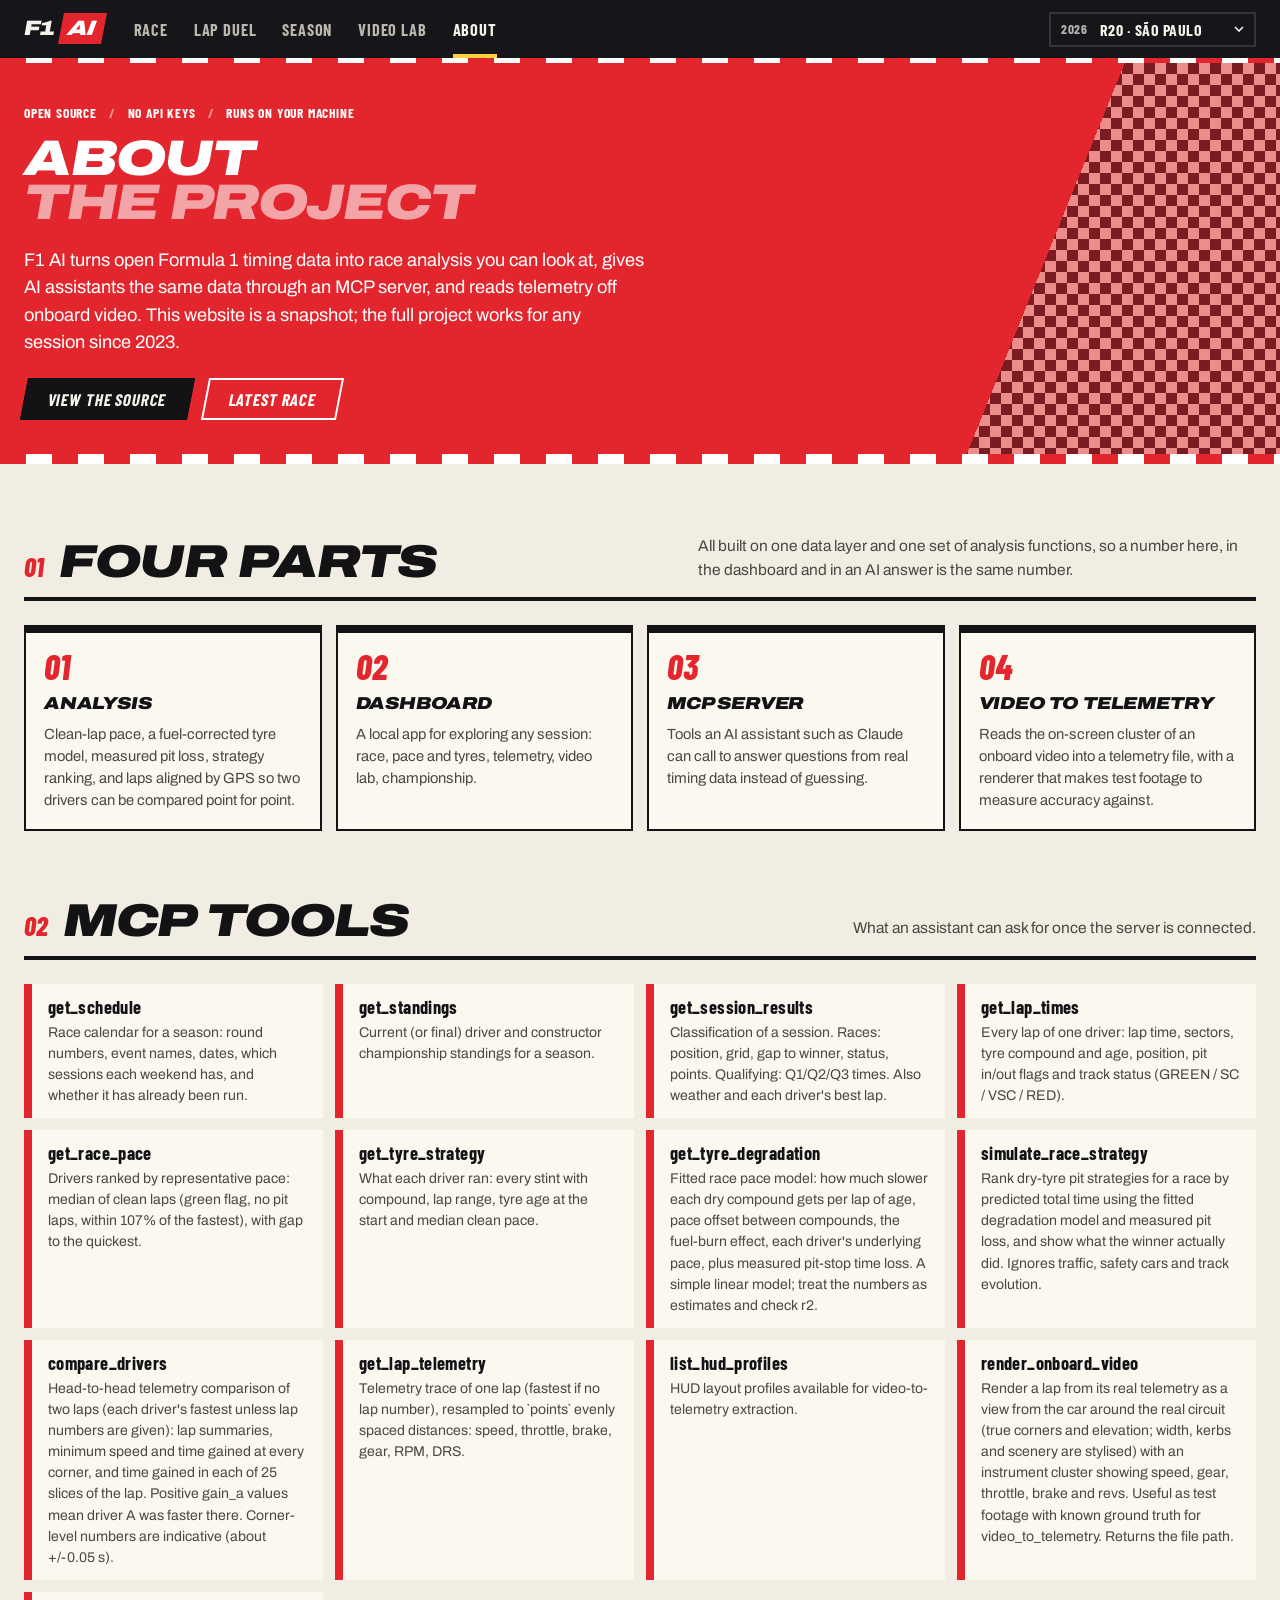
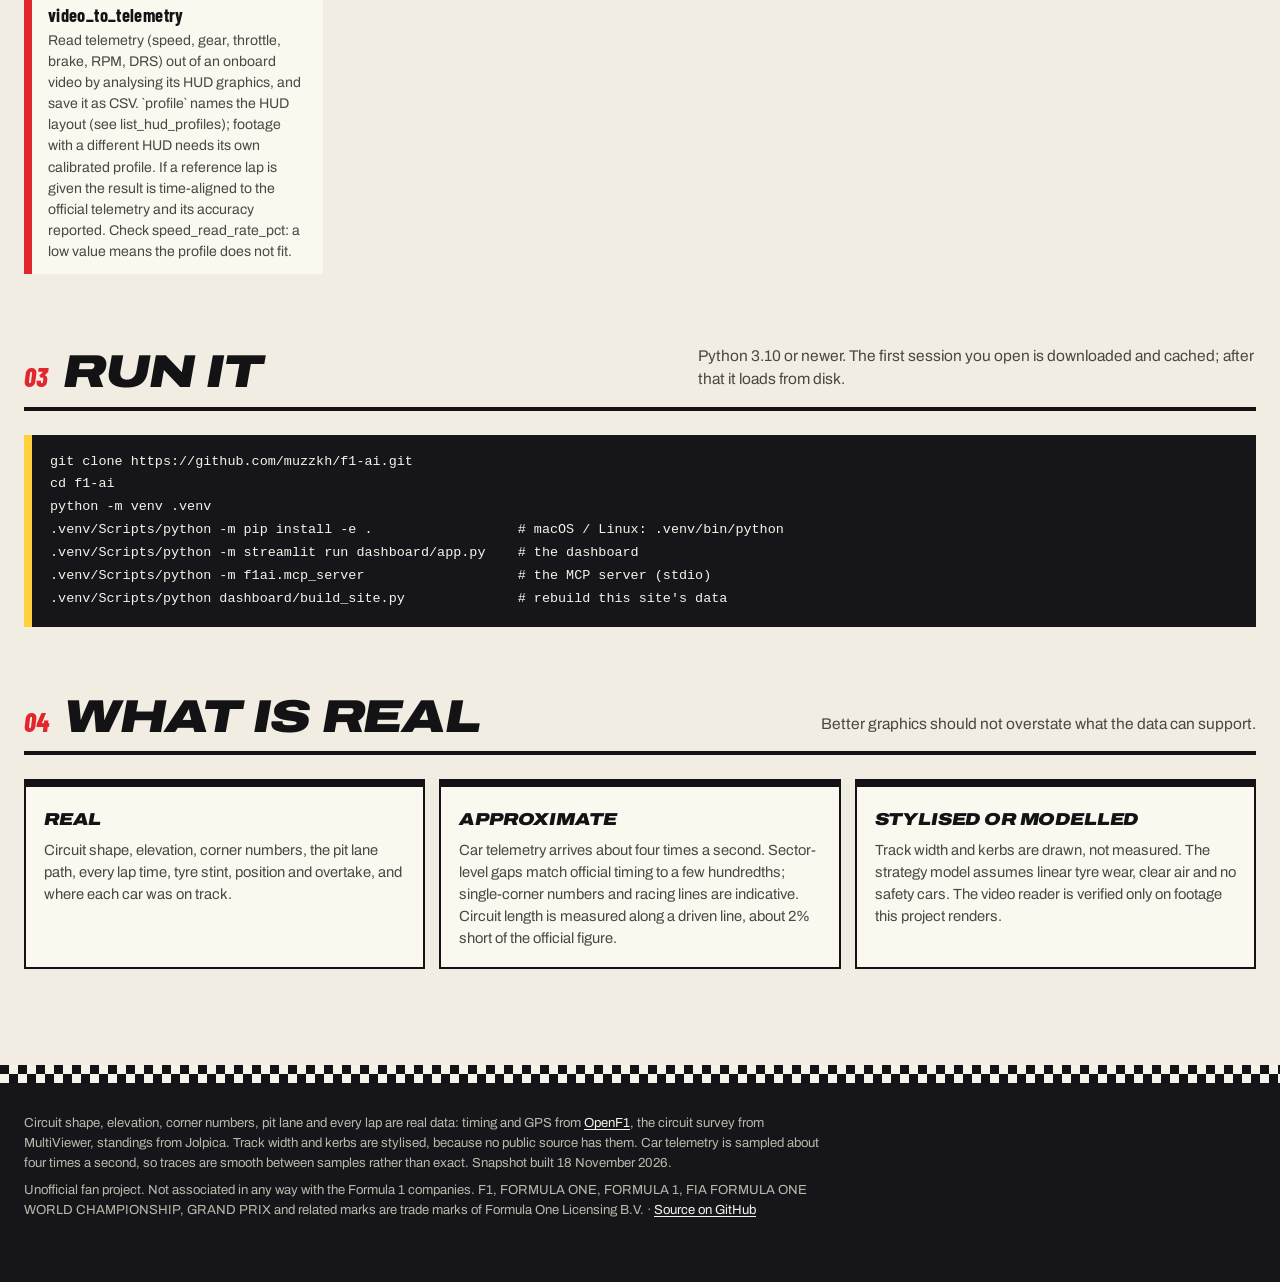
==== commit fd60afba: "New theme: race programme, in the colours of the sport The dark single-accent look was monochrome an" ====
--- a/docs/about.html
+++ b/docs/about.html
@@ -8,7 +8,7 @@
 <link rel="icon" href="data:image/svg+xml,<svg xmlns=%22http://www.w3.org/2000/svg%22 viewBox=%220 0 32 32%22><rect width=%2232%22 height=%2232%22 rx=%226%22 fill=%22%230a0b0d%22/><path d=%22M7 20l4-8h14l-4 8z%22 fill=%22%23a26bff%22/></svg>">
 <link rel="preconnect" href="https://fonts.googleapis.com">
 <link rel="preconnect" href="https://fonts.gstatic.com" crossorigin>
-<link href="https://fonts.googleapis.com/css2?family=Archivo:ital,wdth,wght@0,62..125,400..900;1,62..125,400..900&family=JetBrains+Mono:ital,wght@0,400..800;1,400..800&display=swap" rel="stylesheet">
+<link href="https://fonts.googleapis.com/css2?family=Archivo:ital,wdth,wght@0,62..125,400..900;1,62..125,400..900&family=Barlow+Condensed:ital,wght@0,500;0,600;0,700;0,800;1,600;1,700;1,800&display=swap" rel="stylesheet">
 <link rel="stylesheet" href="css/tokens.css">
 <link rel="stylesheet" href="css/site.css">
 </head>
@@ -46,7 +46,7 @@
   <section class="band">
     <div class="wrap">
       <header class="band__head"><h2 class="t-display">Run it</h2><p>Python 3.10 or newer. The first session you open is downloaded and cached; after that it loads from disk.</p></header>
-      <pre class="code" id="run"></pre>
+      <pre class="codeblock" id="run"></pre>
     </div>
   </section>
 
--- a/docs/css/tokens.css
+++ b/docs/css/tokens.css
@@ -1,40 +1,57 @@
-/* Design tokens. See design/brief.md. */
+/* Design tokens. See design/brief.md.
+   The look is a race programme: paper pages, dark timing panels, and the
+   colours of the sport itself - flags, tyres, kerbs and the teams. */
 :root {
-  /* colour */
-  --carbon: #0a0b0d;
-  --surface: #121418;
-  --raised: #1a1d23;
-  --hairline: #2a2e37;
-  --paper: #f4f1ea;
-  --ink-2: #b8b4aa;
-  --muted: #7c7a73;
-  --purple: #a26bff;        /* purple sector: fastest, focus, interactive */
-  --purple-deep: #3a1d7a;
+  /* paper (pages) */
+  --paper: #f1ede2;
+  --paper-2: #e6e0d0;
+  --card: #fbf8f0;
+  --ink: #131316;
+  --ink-2: #4a4843;
+  --ink-3: #7b786f;
+
+  /* asphalt (timing panels) */
+  --asphalt: #16161a;
+  --asphalt-2: #212127;
+  --asphalt-line: #34343c;
+  --chalk: #f6f3ea;
+  --chalk-2: #bbb7ac;
+  --chalk-3: #827f77;
+
+  /* the sport's own colours */
+  --red: #e3262e;        /* racing red: brand, kerbs, soft tyre */
+  --red-dark: #b0141b;
+  --yellow: #ffd23c;     /* yellow flag, pit boards, medium tyre */
+  --green: #18a34a;      /* green flag, throttle */
+  --purple: #a26bff;     /* purple sector: fastest of all */
+  --blue: #2f6fe0;
   --throttle: #35d07f;
   --brake: #ff4d5a;
-  --asphalt: #1c1f25;
 
   /* type */
   --font: "Archivo", "Segoe UI", system-ui, sans-serif;
-  --mono: "JetBrains Mono", ui-monospace, Consolas, monospace;
+  --cond: "Barlow Condensed", "Archivo Narrow", "Arial Narrow", sans-serif;
+  --mono: var(--cond);   /* numerals */
 
   /* layout */
   --max: 1320px;
   --gutter: 24px;
-  --u: 8px;
-  --radius: 4px;
+  --slant: -11deg;
 
   /* motion */
   --ease: cubic-bezier(.2, .7, .2, 1);
-  --fast: 200ms;
+  --fast: 180ms;
+
+  --kerb: repeating-linear-gradient(90deg, var(--red) 0 26px, #fff 26px 52px);
+  --flag: conic-gradient(var(--chalk) 25%, var(--ink) 0 50%, var(--chalk) 0 75%, var(--ink) 0) 0 0 / 18px 18px;
 }
 
 *, *::before, *::after { box-sizing: border-box; }
 html { -webkit-text-size-adjust: 100%; }
 body {
   margin: 0;
-  background: var(--carbon);
-  color: var(--paper);
+  background: var(--paper);
+  color: var(--ink);
   font: 400 16px/1.5 var(--font);
   font-stretch: 100%;
   -webkit-font-smoothing: antialiased;
@@ -42,9 +59,9 @@
 a { color: inherit; text-decoration: none; }
 button { font: inherit; color: inherit; }
 
-/* three voices from one family */
-.t-display { font-family: var(--font); font-weight: 800; line-height: 0.88; font-stretch: 125%; letter-spacing: -0.02em; text-transform: uppercase; }
-.t-label { font-weight: 600; font-stretch: 75%; font-size: 0.72rem; letter-spacing: 0.14em; text-transform: uppercase; color: var(--muted); }
-.t-num { font-family: var(--mono); font-variant-numeric: tabular-nums; font-feature-settings: "zero" 1; }
+/* three voices */
+.t-display { font-family: var(--font); font-weight: 900; font-style: italic; line-height: 0.88; font-stretch: 125%; letter-spacing: -0.025em; text-transform: uppercase; }
+.t-label { font-family: var(--cond); font-weight: 700; font-size: 0.84rem; letter-spacing: 0.06em; text-transform: uppercase; opacity: .72; }
+.t-num { font-family: var(--cond); font-weight: 600; font-variant-numeric: tabular-nums; font-size: 1.08em; letter-spacing: 0.01em; }
 
-:focus-visible { outline: 2px solid var(--purple); outline-offset: 2px; }
+:focus-visible { outline: 3px solid var(--yellow); outline-offset: 2px; }
--- a/docs/css/site.css
+++ b/docs/css/site.css
@@ -1,352 +1,388 @@
-/* ---------- shell ---------- */
+/* ============ shell ============ */
 .wrap { max-width: var(--max); margin: 0 auto; padding: 0 var(--gutter); }
-
-.nav { position: sticky; top: 0; z-index: 20; background: rgba(10, 11, 13, .82); backdrop-filter: blur(10px); border-bottom: 1px solid var(--hairline); }
-.nav__in { display: flex; align-items: center; gap: 28px; height: 56px; }
-.mark { display: inline-flex; align-items: center; gap: 10px; font-weight: 800; font-stretch: 125%; font-style: italic; letter-spacing: -0.02em; font-size: 1.05rem; }
-.mark::before { content: ""; width: 18px; height: 10px; background: var(--purple); transform: skewX(-18deg); }
-.mark i { color: var(--muted); font-style: inherit; }
-.nav__links { display: flex; gap: 22px; margin-right: auto; overflow-x: auto; scrollbar-width: none; }
-.nav__links a { font-weight: 600; font-stretch: 75%; font-size: .78rem; letter-spacing: .14em; text-transform: uppercase; color: var(--muted); white-space: nowrap; padding: 6px 0; border-bottom: 2px solid transparent; }
-.nav__links a[aria-current] { color: var(--paper); border-color: var(--purple); }
-.round { display: flex; align-items: center; gap: 8px; border: 1px solid var(--hairline); border-radius: var(--radius); padding: 0 0 0 10px; white-space: nowrap; }
-.round select { appearance: none; background: transparent url("data:image/svg+xml,%3Csvg xmlns='http://www.w3.org/2000/svg' viewBox='0 0 10 6'%3E%3Cpath d='M1 1l4 4 4-4' fill='none' stroke='%23b8b4aa' stroke-width='1.5'/%3E%3C/svg%3E") no-repeat right 10px center / 9px;
-  border: 0; color: var(--paper); font: 600 .78rem var(--mono); padding: 7px 28px 7px 4px; max-width: 46vw; cursor: pointer; }
-.round select option { background: var(--surface); color: var(--paper); }
-
-/* ---------- hero ---------- */
-.hero { position: relative; padding: 26px 0 0; overflow: hidden; }
-.hero::before { /* measurement grid: our own texture */
+main { counter-reset: band; }
+
+.nav { position: sticky; top: 0; z-index: 20; background: var(--asphalt); color: var(--chalk); }
+.nav::after { content: ""; display: block; height: 5px; background: var(--kerb); }
+.nav__in { display: flex; align-items: center; gap: 30px; height: 58px; }
+.mark { display: inline-flex; align-items: baseline; gap: 6px; font-weight: 900; font-stretch: 125%; font-style: italic; letter-spacing: -0.03em; font-size: 1.3rem; }
+.mark i { font-style: inherit; background: var(--red); color: #fff; padding: 0 9px 0 7px; transform: skewX(var(--slant)); display: inline-block; }
+.nav__links { display: flex; gap: 26px; margin-right: auto; overflow-x: auto; scrollbar-width: none; align-self: stretch; }
+.nav__links a { display: flex; align-items: center; font: 700 1.02rem var(--cond); letter-spacing: .05em; text-transform: uppercase; color: var(--chalk-2); white-space: nowrap; border-bottom: 4px solid transparent; border-top: 4px solid transparent; }
+.nav__links a:hover { color: var(--chalk); }
+.nav__links a[aria-current] { color: var(--chalk); border-bottom-color: var(--yellow); }
+.round { display: flex; align-items: center; gap: 8px; border: 2px solid var(--asphalt-line); padding: 0 0 0 10px; white-space: nowrap; }
+.round select { appearance: none; background: transparent url("data:image/svg+xml,%3Csvg xmlns='http://www.w3.org/2000/svg' viewBox='0 0 10 6'%3E%3Cpath d='M1 1l4 4 4-4' fill='none' stroke='%23f6f3ea' stroke-width='1.6'/%3E%3C/svg%3E") no-repeat right 10px center / 10px;
+  border: 0; color: var(--chalk); font: 700 1rem var(--cond); letter-spacing: .03em; text-transform: uppercase; padding: 6px 28px 6px 4px; max-width: 46vw; cursor: pointer; }
+.round select option { background: var(--asphalt); color: var(--chalk); }
+
+#foot { background: var(--asphalt); color: var(--chalk-2); margin-top: 96px; }
+#foot::before { content: ""; display: block; height: 18px; background: var(--flag); }
+.foot { font-size: .82rem; padding-top: 30px; padding-bottom: 54px; }
+.foot p { margin: 0 0 8px; max-width: 100ch; }
+.foot a { color: var(--chalk); text-decoration: underline; text-underline-offset: 2px; }
+
+/* ============ shared pieces ============ */
+.note { color: var(--ink-3); font-size: .86rem; margin: 10px 0 0; max-width: 84ch; }
+.quiet { color: var(--ink-2); background: var(--paper-2); border-left: 6px solid var(--red); padding: 16px 20px; max-width: 84ch; margin: 0; }
+.lede { font-size: 1.14rem; max-width: 62ch; margin: 0 0 24px; }
+.btns { display: flex; flex-wrap: wrap; gap: 14px; }
+.btn { display: inline-block; padding: 9px 22px; border: 2px solid currentColor; font: 700 1.05rem var(--cond); letter-spacing: .05em; text-transform: uppercase; transform: skewX(var(--slant)); transition: transform var(--fast) var(--ease), box-shadow var(--fast) var(--ease); }
+.btn:hover { transform: skewX(var(--slant)) translate(-2px, -2px); box-shadow: 4px 4px 0 var(--ink); }
+.btn--primary { background: var(--ink); border-color: var(--ink); color: var(--chalk); }
+
+/* slanted tabs: layer and speed switches */
+.seg { display: inline-flex; gap: 4px; }
+.seg button { border: 0; background: var(--asphalt-2); color: var(--chalk-2); cursor: pointer; padding: 5px 15px; transform: skewX(var(--slant)); font: 700 .9rem var(--cond); letter-spacing: .06em; text-transform: uppercase; transition: background var(--fast) var(--ease), color var(--fast) var(--ease); }
+.seg button:hover { color: var(--chalk); }
+.seg button[aria-pressed="true"] { background: var(--yellow); color: var(--ink); }
+
+.play { width: 46px; height: 46px; border-radius: 50%; border: 0; background: var(--red); cursor: pointer; display: grid; place-items: center; flex: none; transition: transform var(--fast) var(--ease), background var(--fast) var(--ease); }
+.play:hover { background: var(--red-dark); transform: scale(1.06); }
+.play svg { width: 14px; height: 14px; fill: #fff; }
+
+/* pit boards: headline numbers */
+.tiles { display: grid; grid-template-columns: repeat(auto-fit, minmax(190px, 1fr)); gap: 8px; margin-bottom: 28px; }
+.tile { background: var(--asphalt); color: var(--chalk); padding: 14px 18px 14px 16px; border-left: 7px solid var(--yellow); display: grid; gap: 2px; min-width: 0; }
+.tile .t-label { color: var(--chalk-2); opacity: 1; }
+.tile b { font: italic 700 2rem/1.05 var(--cond); color: var(--yellow); overflow-wrap: anywhere; }
+.tile small { color: var(--chalk-2); font-size: .82rem; }
+
+/* dark timing panels that hold the graphics */
+#positions, #gaps, #stints, #pace, #traces, #progress, #readTrace, #options, .scroll, .replay__map, .tower, .lab__rebuilt, .corner {
+  background: var(--asphalt); color: var(--chalk); }
+#positions, #gaps, #stints, #pace, #traces, #progress, #readTrace, #options { padding: 18px 18px 10px; border-top: 6px solid var(--red); }
+svg.chart { display: block; overflow: visible; touch-action: pan-y; }
+.ax { font: 500 13px var(--cond); fill: var(--chalk-3); letter-spacing: .02em; }
+.ax--cap { font-weight: 700; letter-spacing: .08em; font-size: 12px; }
+.ax--code { font: italic 800 11.5px var(--font); font-stretch: 112%; fill: var(--chalk-2); letter-spacing: 0; }
+.ax--num { fill: var(--chalk-2); }
+.ax--on { font: 800 11px var(--cond); fill: #131316; pointer-events: none; }
+.tip { position: fixed; left: 0; top: 0; z-index: 50; pointer-events: none; background: var(--asphalt); color: var(--chalk); border: 2px solid var(--chalk); padding: 10px 12px; font-size: .84rem; box-shadow: 5px 5px 0 rgba(0, 0, 0, .35); max-width: 270px; }
+.tip b { display: block; font-weight: 800; }
+.tip span { display: block; color: var(--chalk-3); font-size: .78rem; margin-bottom: 6px; }
+.tip dl { display: grid; grid-template-columns: auto auto; gap: 2px 14px; margin: 0; }
+.tip dt { color: var(--chalk-2); }
+.tip dd { margin: 0; text-align: right; font: 600 .95rem var(--cond); }
+
+.chips { display: flex; flex-wrap: wrap; gap: 6px 8px; margin-bottom: 14px; }
+.chip { display: inline-flex; align-items: center; gap: 7px; background: var(--card); border: 2px solid var(--ink); padding: 3px 10px 3px 8px; cursor: pointer; transform: skewX(var(--slant)); font: italic 800 .76rem var(--font); font-stretch: 112%; color: var(--ink); transition: background var(--fast) var(--ease), color var(--fast) var(--ease); }
+.chip i { width: 16px; height: 0; border-top: 4px solid var(--team); }
+.chip i.is-second { border-top-style: dashed; }
+.chip.is-on, .chip[aria-pressed="true"] { background: var(--ink); color: var(--chalk); }
+.keys { display: flex; flex-wrap: wrap; gap: 6px 20px; margin-bottom: 12px; font: 600 .95rem var(--cond); letter-spacing: .03em; text-transform: uppercase; color: var(--ink-2); }
+.key { display: inline-flex; align-items: center; gap: 8px; }
+.key i { width: 20px; height: 11px; border: 1.5px solid var(--ink); }
+#traces .keys, #readTrace .keys { color: var(--chalk-2); }
+#traces .key i, #readTrace .key i { border: 0; }
+
+.hbar { display: grid; grid-template-columns: 7em minmax(0, 1fr) 6.5em; gap: 12px; align-items: center; padding: 9px 0; border-bottom: 1.5px solid rgba(19, 19, 22, .16); font-weight: 600; }
+.hbar__t { height: 16px; background: var(--asphalt); transform: skewX(var(--slant)); overflow: hidden; }
+.hbar__t i { display: block; height: 100%; }
+.hbar__v { text-align: right; color: var(--ink-2); }
+
+/* ============ race hero: wears the winner's colours ============ */
+.hero { position: relative; overflow: hidden; background: var(--team, var(--red)); color: var(--on-team, #fff); padding: 30px 0 34px; }
+.hero::before { /* livery stripes */
   content: ""; position: absolute; inset: 0; pointer-events: none;
-  background-image: linear-gradient(var(--hairline) 1px, transparent 1px), linear-gradient(90deg, var(--hairline) 1px, transparent 1px);
-  background-size: 64px 64px; opacity: .22;
-  mask-image: radial-gradient(ellipse 70% 75% at 68% 45%, #000 20%, transparent 78%);
-}
-.hero__grid { position: relative; display: grid; grid-template-columns: minmax(0, 5fr) minmax(0, 7fr); gap: var(--gutter); align-items: start; }
-
-.eyebrow { display: flex; flex-wrap: wrap; gap: 6px 14px; margin: 0 0 18px; }
-.eyebrow span + span::before { content: "/"; margin-right: 14px; color: var(--hairline); }
-h1 { margin: 0 0 30px; font-size: clamp(2.3rem, 4.3vw, 4rem); overflow-wrap: break-word; }
-h1 em { font-style: normal; color: var(--muted); }
-
-.winner { display: grid; grid-template-columns: 6px auto minmax(0, 1fr); grid-template-rows: auto auto auto; gap: 0 18px; margin-bottom: 18px; }
-.winner__tag { grid-column: 1 / -1; grid-row: 1; margin-bottom: 10px; }
-.winner__bar { grid-column: 1; grid-row: 2 / span 2; background: var(--team); border-radius: 1px; }
-.winner__code { grid-column: 2; grid-row: 2 / span 2; font-size: clamp(3.4rem, 6.2vw, 5.6rem); font-style: italic; line-height: .86; }
-.winner__name { grid-column: 3; grid-row: 2; font-size: 1.3rem; font-weight: 700; line-height: 1.15; align-self: end; }
-.winner__meta { grid-column: 3; grid-row: 3; color: var(--ink-2); font-size: .92rem; align-self: start; margin-top: 4px; }
-
-.podium { list-style: none; margin: 0 0 24px; padding: 0; border-top: 1px solid var(--hairline); }
-.podium li { display: grid; grid-template-columns: 28px 4px 3.4em 1fr auto; gap: 12px; align-items: center; padding: 10px 0; border-bottom: 1px solid var(--hairline); }
-.podium .p { color: var(--muted); font-size: .85rem; }
-.podium .bar { height: 18px; background: var(--team); }
-.podium .code { font-weight: 800; font-stretch: 112%; font-style: italic; }
-.podium .who { color: var(--ink-2); font-size: .9rem; white-space: nowrap; overflow: hidden; text-overflow: ellipsis; }
-.podium .gap { color: var(--paper); font-size: .9rem; }
-
-.facts { display: grid; grid-template-columns: repeat(2, minmax(0, 1fr)); gap: 1px; margin: 0; background: var(--hairline); border: 1px solid var(--hairline); border-radius: var(--radius); overflow: hidden; }
-.fact { background: var(--surface); padding: 12px 16px; min-width: 0; }
-.fact dt { margin-bottom: 6px; }
+  background: linear-gradient(112deg, transparent 0 34%, rgba(0, 0, 0, .13) 34% 38.5%, transparent 38.5% 40%, rgba(0, 0, 0, .13) 40% 41.2%, transparent 41.2%); }
+.hero::after { content: ""; position: absolute; left: 0; right: 0; bottom: 0; height: 10px; background: var(--kerb); }
+.hero__no { position: absolute; left: -0.05em; bottom: -0.2em; font: italic 900 clamp(13rem, 30vw, 27rem)/.8 var(--font); font-stretch: 125%; letter-spacing: -.06em; color: transparent; -webkit-text-stroke: 2px var(--on-team, #fff); opacity: .2; pointer-events: none; user-select: none; }
+.hero .wrap { position: relative; }
+.hero__grid { display: grid; grid-template-columns: minmax(0, 5fr) minmax(0, 7fr); gap: var(--gutter); align-items: start; }
+
+.eyebrow { display: flex; flex-wrap: wrap; gap: 4px 12px; margin: 0 0 14px; opacity: 1; }
+.eyebrow span + span::before { content: "/"; margin-right: 12px; opacity: .5; }
+h1 { margin: 0 0 22px; font-size: clamp(2.2rem, 3.9vw, 3.6rem); overflow-wrap: break-word; }
+h1 em { font-style: inherit; opacity: .58; }
+
+.winner { display: grid; grid-template-columns: auto minmax(0, 1fr); gap: 0 18px; margin-bottom: 18px; align-items: center; }
+.winner__tag { grid-column: 1 / -1; margin-bottom: 4px; }
+.winner__bar { display: none; }
+.winner__code { grid-row: 2 / span 2; font-size: clamp(3.8rem, 6.6vw, 6rem); line-height: .82; }
+.winner__name { grid-column: 2; font-size: 1.4rem; font-weight: 800; line-height: 1.12; align-self: end; }
+.winner__meta { grid-column: 2; font-size: .95rem; align-self: start; margin-top: 4px; opacity: .85; }
+
+.podium { list-style: none; margin: 0 0 20px; padding: 0; border-top: 2px solid currentColor; }
+.podium li { display: grid; grid-template-columns: 30px 12px 3.6em 1fr auto; gap: 12px; align-items: center; padding: 9px 0; border-bottom: 2px solid currentColor; }
+.podium .p { font: italic 700 1.2rem var(--cond); }
+.podium .bar { height: 22px; background: var(--team); outline: 2px solid var(--on-team, #fff); outline-offset: -1px; }
+.podium .code { font: italic 900 1.05rem var(--font); font-stretch: 118%; }
+.podium .who { font-size: .92rem; white-space: nowrap; overflow: hidden; text-overflow: ellipsis; }
+.podium .gap { font-weight: 700; font-size: 1.15rem; }
+
+.facts { display: grid; grid-template-columns: repeat(2, minmax(0, 1fr)); gap: 6px; margin: 0; }
+.fact { background: var(--asphalt); color: var(--chalk); padding: 9px 14px; min-width: 0; border-left: 6px solid var(--yellow); }
+.fact dt { margin-bottom: 2px; color: var(--chalk-2); opacity: 1; }
 .fact dd { margin: 0; }
-.fact .v { font-size: 1.45rem; font-weight: 700; line-height: 1.1; }
-.fact .n { color: var(--ink-2); font-size: .82rem; margin-top: 2px; }
-
-/* ---------- stage: circuit + overlays ---------- */
-.stage { position: relative; min-width: 0; }
+.fact .v { font: italic 700 1.75rem/1.05 var(--cond); color: var(--yellow); }
+.fact .n { color: var(--chalk-2); font-size: .8rem; margin-top: 2px; }
+
+/* the circuit sits on a dark panel with a hard printed shadow */
+.stage { position: relative; min-width: 0; background: var(--asphalt); color: var(--chalk); padding: 14px 16px 8px; box-shadow: 10px 10px 0 rgba(0, 0, 0, .28); }
 .stage svg.track { display: block; width: 100%; height: auto; overflow: visible; }
 .stage svg.track[hidden], .track3d[hidden] { display: none; }
 .track3d canvas { display: block; }
-.stage .note { margin-top: 0; }
-.stage__lap .who { display: flex; gap: 10px; align-items: center; margin-bottom: 6px; }
-.stage__lap .who i { width: 4px; height: 14px; background: var(--team); }
-.timer { font-size: clamp(1.8rem, 3.2vw, 2.7rem); font-weight: 700; line-height: 1; letter-spacing: -0.02em; }
-.sectors { display: flex; gap: 6px; margin-top: 12px; }
-.sector { min-width: 74px; padding: 5px 8px; border: 1px solid var(--hairline); border-radius: var(--radius); background: rgba(18, 20, 24, .8); text-align: left; }
-.sector .k { display: block; }
-.sector .t { font-size: .85rem; color: var(--muted); }
-.sector.is-live { border-color: var(--paper); }
-.sector.is-live .t { color: var(--paper); }
-.sector.is-done { border-color: var(--purple); }
-.sector.is-done .t { color: var(--purple); }
-
+.stage .note { margin: 0 0 6px; color: var(--chalk-3); }
 .layers { display: flex; flex-wrap: wrap; align-items: center; gap: 10px 18px; margin-bottom: 4px; }
-.seg { display: inline-flex; border: 1px solid var(--hairline); border-radius: 999px; padding: 3px; background: rgba(18, 20, 24, .8); }
-.seg button { border: 0; background: none; cursor: pointer; padding: 6px 14px; border-radius: 999px; font-weight: 600; font-stretch: 75%; font-size: .72rem; letter-spacing: .14em; text-transform: uppercase; color: var(--muted); transition: background var(--fast) var(--ease), color var(--fast) var(--ease); }
-.seg button[aria-pressed="true"] { background: var(--paper); color: var(--carbon); }
-.legend { display: flex; align-items: center; gap: 8px; font-family: var(--mono); font-size: .72rem; color: var(--ink-2); min-height: 16px; }
-.legend .ramp { width: 120px; height: 6px; border-radius: 3px; }
-.legend .sw { display: inline-flex; align-items: center; gap: 5px; margin-right: 6px; }
-.legend .sw i { width: 14px; height: 6px; border-radius: 3px; }
-
-.cluster { width: 172px; }
-.cluster svg { display: block; width: 100%; height: auto; }
-
-/* track drawing */
-.trk-edge { fill: none; stroke: rgba(244, 241, 234, .2); stroke-linejoin: round; }
-.trk-asphalt { fill: none; stroke: var(--asphalt); stroke-linejoin: round; }
-.trk-glow { fill: none; stroke: var(--purple); opacity: .16; filter: blur(14px); }
-.trk-corner { font: 600 19px var(--mono); fill: var(--muted); text-anchor: middle; dominant-baseline: central; }
-.trk-mark { stroke: var(--paper); stroke-width: 2; }
-.trk-tag { font: 700 14px var(--font); font-stretch: 75%; letter-spacing: .12em; fill: var(--paper); text-anchor: middle; dominant-baseline: central; }
-.draw { stroke-dasharray: 1; stroke-dashoffset: 1; animation: draw 1.7s var(--ease) .15s forwards; }
-.fade { opacity: 0; animation: fade .8s var(--ease) 1.5s forwards; }
+.legend { display: flex; align-items: center; gap: 8px; font: 600 .92rem var(--cond); color: var(--chalk-2); min-height: 16px; }
+.legend .ramp { width: 120px; height: 8px; }
+.legend .sw { display: inline-flex; align-items: center; gap: 6px; margin-right: 8px; text-transform: uppercase; letter-spacing: .04em; }
+.legend .sw i { width: 16px; height: 8px; }
+
+.trk-glow { display: none; }
+.trk-edge { fill: none; stroke: rgba(246, 243, 234, .82); stroke-linejoin: round; }
+.trk-asphalt { fill: none; stroke: #2c2c33; stroke-linejoin: round; }
+.trk-corner { font: 700 21px var(--cond); fill: var(--chalk-2); text-anchor: middle; dominant-baseline: central; }
+.trk-mark { stroke: var(--yellow); stroke-width: 3; }
+.trk-tag { font: 700 15px var(--cond); letter-spacing: .08em; fill: var(--yellow); text-anchor: middle; dominant-baseline: central; }
+.car-tag { font: italic 800 13px var(--font); font-stretch: 112%; fill: var(--chalk); text-anchor: middle; paint-order: stroke; stroke: #131316; stroke-width: 3px; }
+.draw { stroke-dasharray: 1; stroke-dashoffset: 1; animation: draw 1.6s var(--ease) .1s forwards; }
+.fade { opacity: 0; animation: fade .7s var(--ease) 1.4s forwards; }
 @keyframes draw { to { stroke-dashoffset: 0; } }
 @keyframes fade { to { opacity: 1; } }
-
-/* ---------- speed trace ---------- */
-.deck { position: relative; display: grid; grid-template-columns: auto auto minmax(0, 1fr); gap: 32px; align-items: center; margin-top: 4px; border-top: 1px solid var(--hairline); padding: 16px 0 18px; }
+.static .draw { animation: none; stroke-dashoffset: 0; }
+.static .fade { animation: none; opacity: 1; }
+
+/* instrument deck */
+.deck { position: relative; display: grid; grid-template-columns: auto auto minmax(0, 1fr); gap: 30px; align-items: center; margin-top: 26px; background: var(--asphalt); color: var(--chalk); padding: 14px 22px 14px 16px; box-shadow: 10px 10px 0 rgba(0, 0, 0, .28); }
+.cluster { width: 168px; }
+.cluster svg { display: block; width: 100%; height: auto; }
+.stage__lap .who { display: flex; gap: 10px; align-items: center; margin-bottom: 2px; }
+.stage__lap .who i { width: 12px; height: 16px; background: var(--team); transform: skewX(var(--slant)); }
+.stage__lap .t-label { color: var(--chalk-2); opacity: 1; }
+.timer { font: italic 700 clamp(2.4rem, 4vw, 3.4rem)/1 var(--cond); letter-spacing: 0; }
+.sectors { display: flex; gap: 5px; margin-top: 10px; }
+.sector { min-width: 78px; padding: 4px 9px; background: var(--asphalt-2); transform: skewX(var(--slant)); }
+.sector .k { display: block; font-size: .72rem; color: var(--chalk-3); opacity: 1; }
+.sector .t { font-size: 1.05rem; color: var(--chalk-3); }
+.sector.is-live { background: var(--yellow); }
+.sector.is-live .k, .sector.is-live .t { color: var(--ink); }
+.sector.is-done { background: var(--purple); }
+.sector.is-done .k, .sector.is-done .t { color: var(--ink); }
 .trace { display: grid; grid-template-columns: auto minmax(0, 1fr); gap: 18px; align-items: center; min-width: 0; }
-.play { width: 44px; height: 44px; border-radius: 50%; border: 1px solid var(--paper); background: none; cursor: pointer; display: grid; place-items: center; transition: background var(--fast) var(--ease); }
-.play:hover { background: rgba(244, 241, 234, .1); }
-.play svg { width: 14px; height: 14px; fill: var(--paper); }
 #trace { display: block; width: 100%; height: 110px; cursor: ew-resize; touch-action: none; overflow: visible; }
-.trace .axis { font: 500 10px var(--mono); fill: var(--muted); }
-
-/* ---------- bands (page sections) ---------- */
-.band { padding: 64px 0 8px; }
-.band__head { display: grid; grid-template-columns: minmax(0, 5fr) minmax(0, 7fr); gap: var(--gutter); align-items: end; margin-bottom: 26px; }
-.band__head h2 { margin: 0; font-size: clamp(1.7rem, 3.2vw, 2.7rem); }
-.band__head p { margin: 0; color: var(--ink-2); max-width: 62ch; font-size: .95rem; }
-.band h3.t-label { margin: 26px 0 8px; }
-.note { color: var(--muted); font-size: .84rem; margin: 10px 0 0; max-width: 80ch; }
-.quiet { color: var(--ink-2); border: 1px dashed var(--hairline); border-radius: var(--radius); padding: 18px 20px; max-width: 80ch; margin: 0; }
-
-/* charts */
-svg.chart { display: block; overflow: visible; touch-action: pan-y; }
-.ax { font: 500 11px var(--mono); fill: var(--muted); }
-.ax--cap { font-family: var(--font); font-weight: 600; font-stretch: 75%; letter-spacing: .14em; font-size: 10px; }
-.ax--code { font: italic 800 11.5px var(--font); font-stretch: 112%; fill: var(--ink-2); }
-.ax--num { fill: var(--ink-2); }
-.ax--on { font: 700 10px var(--font); fill: #0a0b0d; pointer-events: none; }
-.tip { position: fixed; left: 0; top: 0; z-index: 50; pointer-events: none; background: var(--raised); border: 1px solid var(--hairline); border-radius: var(--radius); padding: 10px 12px; font-size: .82rem; box-shadow: 0 10px 30px rgba(0, 0, 0, .5); max-width: 260px; }
-.tip b { display: block; font-weight: 700; }
-.tip span { display: block; color: var(--muted); font-size: .76rem; margin-bottom: 6px; }
-.tip dl { display: grid; grid-template-columns: auto auto; gap: 2px 14px; margin: 0; }
-.tip dt { color: var(--ink-2); }
-.tip dd { margin: 0; text-align: right; font-family: var(--mono); }
-
-.chips { display: flex; flex-wrap: wrap; gap: 6px; margin-bottom: 4px; }
-.chip { display: inline-flex; align-items: center; gap: 7px; border: 1px solid var(--hairline); background: none; border-radius: var(--radius); padding: 4px 9px 4px 7px; cursor: pointer; font: italic 800 .74rem var(--font); font-stretch: 112%; color: var(--ink-2); transition: border-color var(--fast) var(--ease), color var(--fast) var(--ease); }
-.chip i { width: 16px; height: 0; border-top: 3px solid var(--team); }
-.chip i.is-second { border-top-style: dashed; }
-.chip.is-on, .chip[aria-pressed="true"] { border-color: var(--paper); color: var(--paper); }
-.keys { display: flex; flex-wrap: wrap; gap: 6px 18px; margin-bottom: 10px; font-size: .82rem; color: var(--ink-2); }
-.key { display: inline-flex; align-items: center; gap: 7px; }
-.key i { width: 18px; height: 10px; border-radius: 3px; }
-
-.tiles { display: grid; grid-template-columns: repeat(auto-fit, minmax(190px, 1fr)); gap: 1px; background: var(--hairline); border: 1px solid var(--hairline); border-radius: var(--radius); overflow: hidden; margin-bottom: 26px; }
-.tile { background: var(--surface); padding: 14px 16px; display: grid; gap: 4px; min-width: 0; }
-.tile b { font-size: 1.45rem; font-weight: 700; line-height: 1.1; }
-.tile small { color: var(--ink-2); font-size: .82rem; }
+
+/* ============ bands (page sections) ============ */
+.band { padding: 70px 0 0; }
+.band--tight { padding-top: 34px; }
+.band__head { display: grid; grid-template-columns: max-content minmax(0, 1fr); gap: 14px 44px; align-items: end; margin-bottom: 24px; padding-bottom: 14px; border-bottom: 4px solid var(--ink); }
+.band__head h2 { margin: 0; font-size: clamp(1.9rem, 3.6vw, 3.1rem); display: flex; align-items: baseline; gap: .32em; }
+.band__head h2::before { counter-increment: band; content: counter(band, decimal-leading-zero); font: italic 800 .58em var(--cond); letter-spacing: 0; color: var(--red); }
+.band__head p { margin: 0 0 2px; color: var(--ink-2); max-width: 62ch; font-size: .97rem; justify-self: end; }
+.band h3.t-label { margin: 26px 0 8px; opacity: 1; font-size: 1rem; display: flex; align-items: center; gap: 9px; }
+.band h3.t-label::before { content: ""; width: 14px; height: 12px; background: var(--red); transform: skewX(var(--slant)); }
 .split { display: grid; grid-template-columns: minmax(0, 5fr) minmax(0, 7fr); gap: var(--gutter); }
 .split h3 { margin-top: 0 !important; }
-.hbar { display: grid; grid-template-columns: 7em minmax(0, 1fr) 6.5em; gap: 12px; align-items: center; padding: 8px 0; border-bottom: 1px solid var(--hairline); font-size: .9rem; }
-.hbar__t { height: 10px; background: var(--raised); border-radius: 2px; overflow: hidden; }
-.hbar__t i { display: block; height: 100%; border-radius: 2px; }
-.hbar__v { text-align: right; color: var(--ink-2); }
-
-.band--cta { padding-bottom: 40px; }
-.cta { display: grid; gap: 6px; border: 1px solid var(--hairline); border-radius: var(--radius); padding: 26px 28px; background: var(--surface); transition: border-color var(--fast) var(--ease); }
-.cta:hover { border-color: var(--purple); }
-.cta b { font-size: clamp(1.6rem, 3vw, 2.4rem); }
-.cta span:last-child { color: var(--ink-2); }
-
-/* ---------- classification ---------- */
-.rows { border-top: 1px solid var(--hairline); }
-.row { display: grid; grid-template-columns: 34px 4px 3.6em minmax(0, 1.1fr) minmax(0, 2fr) 5.5em; gap: 14px; align-items: center; padding: 9px 0; border-bottom: 1px solid var(--hairline); }
-.row .p { font-weight: 700; }
-.row .bar { height: 22px; background: var(--team); }
-.row .code { font-weight: 800; font-stretch: 112%; font-style: italic; font-size: 1.05rem; }
+
+/* classification */
+.rows { border-top: 1.5px solid rgba(19, 19, 22, .2); }
+.row { display: grid; grid-template-columns: 46px 12px 4em minmax(0, 1.1fr) minmax(0, 2fr) 6em; gap: 14px; align-items: center; padding: 7px 0; border-bottom: 1.5px solid rgba(19, 19, 22, .2); }
+.row .p { font: italic 800 2rem/1 var(--cond); text-align: right; }
+.row .bar { height: 34px; background: var(--team); transform: skewX(var(--slant)); }
+.row .code { font: italic 900 1.15rem var(--font); font-stretch: 118%; }
 .row .who { min-width: 0; }
-.row .who b { display: block; font-weight: 600; white-space: nowrap; overflow: hidden; text-overflow: ellipsis; }
-.row .who small { color: var(--muted); font-size: .8rem; }
-.row .gapbar { height: 8px; background: var(--raised); border-radius: 2px; overflow: hidden; }
-.row .gapbar i { display: block; height: 100%; background: var(--team); border-radius: 2px; }
-.row .gapbar.is-lapped { background: repeating-linear-gradient(115deg, var(--raised) 0 6px, transparent 6px 10px); }
-.row .gap { text-align: right; font-size: .9rem; color: var(--ink-2); }
-.row:first-child .gap { color: var(--purple); }
-
-.foot { color: var(--muted); font-size: .8rem; padding-top: 30px; padding-bottom: 56px; margin-top: 30px; border-top: 1px solid var(--hairline); }
-.foot a { color: var(--ink-2); text-decoration: underline; text-underline-offset: 2px; }
-.foot p { margin: 0 0 8px; max-width: 95ch; }
-
-/* ---------- small screens ---------- */
+.row .who b { display: block; font-weight: 700; white-space: nowrap; overflow: hidden; text-overflow: ellipsis; }
+.row .who small { color: var(--ink-3); font-size: .8rem; }
+.row .gapbar { height: 14px; background: var(--asphalt); transform: skewX(var(--slant)); overflow: hidden; }
+.row .gapbar i { display: block; height: 100%; background: var(--team); }
+.row .gapbar.is-lapped { background: repeating-linear-gradient(115deg, var(--asphalt) 0 6px, var(--paper-2) 6px 11px); }
+.row .gap { text-align: right; font-weight: 700; font-size: 1.2rem; }
+.row:first-child .gap { color: var(--red); text-transform: uppercase; font-style: italic; }
+.row:first-child .p { color: var(--red); }
+
+.band--cta { padding-bottom: 6px; }
+.cta { display: grid; gap: 6px; background: var(--red); color: #fff; padding: 26px 30px; box-shadow: 10px 10px 0 var(--ink); transition: transform var(--fast) var(--ease), box-shadow var(--fast) var(--ease); }
+.cta:hover { transform: translate(-3px, -3px); box-shadow: 13px 13px 0 var(--ink); }
+.cta b { font-size: clamp(1.9rem, 3.6vw, 3rem); }
+.cta .t-label { opacity: .85; }
+
+/* ============ lap duel ============ */
+.hero--duel { background: var(--asphalt); color: var(--chalk); padding-top: 26px; }
+.hero--duel::before { display: none; }
+.versus { display: grid; grid-template-columns: minmax(0, 1fr) auto minmax(0, 1fr); gap: 0; align-items: stretch; margin-bottom: 18px; }
+.vs { display: flex; align-items: center; gap: 16px; background: var(--team); color: var(--on); padding: 14px 44px 12px 20px; min-width: 0; clip-path: polygon(0 0, 100% 0, calc(100% - 30px) 100%, 0 100%); }
+.vs--b { justify-content: flex-end; text-align: right; padding: 14px 20px 12px 44px; clip-path: polygon(30px 0, 100% 0, 100% 100%, 0 100%); }
+.vs__code { font-size: clamp(2.8rem, 6.4vw, 5.4rem); line-height: .84; }
+.vs__name { font-weight: 800; font-size: 1.08rem; line-height: 1.2; min-width: 0; }
+.vs__name small { display: block; font-weight: 500; font-size: .86rem; opacity: .85; }
+.vs > b { font: italic 700 clamp(1.4rem, 2.6vw, 2.1rem) var(--cond); margin-left: auto; }
+.vs--b > b { margin: 0 auto 0 0; }
+.vs__gap { text-align: center; display: grid; gap: 0; align-content: center; padding: 0 12px; }
+.vs__gap .t-label { color: var(--chalk-2); opacity: 1; }
+.vs__gap b { font: italic 800 clamp(2rem, 3.8vw, 3.2rem)/1 var(--cond); color: var(--yellow); }
+.vs__gap small { color: var(--chalk-2); font-size: .82rem; }
+.duel { display: grid; grid-template-columns: 200px minmax(0, 1fr) 200px; gap: var(--gutter); align-items: center; }
+.duel .stage { box-shadow: none; padding: 0; }
+.duel__side { display: grid; gap: 14px; justify-items: center; }
+.duel__side .cluster { width: 100%; max-width: 200px; }
+.mini { margin: 0; width: 100%; border-top: 6px solid var(--team); }
+.mini div { display: flex; justify-content: space-between; gap: 10px; padding: 7px 0; border-bottom: 1px solid var(--asphalt-line); font-size: .86rem; }
+.mini dt { color: var(--chalk-2); }
+.mini dd { margin: 0; font-weight: 600; }
+.deck--duel { grid-template-columns: auto auto auto; justify-content: center; gap: 44px; box-shadow: none; background: var(--asphalt-2); margin-top: 20px; }
+.live { display: grid; gap: 0; }
+.live .t-label { color: var(--chalk-2); opacity: 1; }
+.live b { font: italic 700 2rem/1.1 var(--cond); }
+.live small { color: var(--chalk-2); font-size: .8rem; }
+
+.corners { display: grid; grid-template-columns: repeat(auto-fill, minmax(232px, 1fr)); gap: 12px; }
+.corner { padding: 12px 16px 10px; min-width: 0; border-top: 6px solid var(--red); }
+.corner header { display: flex; justify-content: space-between; align-items: baseline; gap: 8px; }
+.corner header b { font-size: 1.6rem; }
+.corner header span { font-weight: 700; }
+.corner svg { display: block; width: 100%; height: auto; margin: 6px 0; }
+.corner dl { margin: 0; }
+.corner dl div { display: flex; justify-content: space-between; padding: 5px 0; border-top: 1px solid var(--asphalt-line); font-size: .84rem; }
+.corner dt { color: var(--chalk-2); display: flex; align-items: center; gap: 7px; }
+.corner dt i { width: 12px; height: 4px; background: var(--team); }
+.corner dd { margin: 0; }
+
+/* ============ race replay ============ */
+.replay__grid { display: grid; grid-template-columns: minmax(0, 1fr) 300px; gap: var(--gutter); align-items: start; }
+.replay__map { position: relative; padding: 8px; min-width: 0; border-top: 6px solid var(--red); }
+.replay__map svg { display: block; width: 100%; height: auto; }
+.replay__badge { position: absolute; top: 16px; left: 18px; display: grid; gap: 0; }
+.replay__badge b { font: italic 800 2rem/1 var(--cond); }
+.replay__badge span { color: var(--throttle); font: 700 .95rem var(--cond); letter-spacing: .08em; text-transform: uppercase; }
+.replay__badge span.is-neutral { color: var(--yellow); }
+.tower { border-top: 6px solid var(--yellow); }
+.tower__head { display: flex; justify-content: space-between; padding: 9px 12px; border-bottom: 1px solid var(--asphalt-line); color: var(--chalk-2); opacity: 1; }
+.tower ol { list-style: none; margin: 0; padding: 0; }
+.tower li { display: grid; grid-template-columns: 1.6em 8px 3.2em minmax(0, 1fr) 19px; gap: 8px; align-items: center; padding: 3px 12px; font-size: .86rem; border-bottom: 1px solid rgba(52, 52, 60, .6); cursor: pointer; }
+.tower li:hover { background: var(--asphalt-2); }
+.tower li i { height: 16px; background: var(--team); transform: skewX(var(--slant)); }
+.tower li b { font: italic 900 .82rem var(--font); font-stretch: 115%; }
+.tower li .gap { text-align: right; color: var(--chalk-2); }
+.tower li em { width: 19px; height: 19px; border-radius: 50%; display: grid; place-items: center; font: 800 .7rem var(--cond); color: #131316; font-style: normal; }
+.tower li.is-out { opacity: .4; }
+.replay__bar { display: grid; grid-template-columns: auto auto minmax(0, 1fr) auto; gap: 18px; align-items: center; margin-top: 16px; background: var(--asphalt); color: var(--chalk); padding: 10px 16px; }
+.replay__clock { font: italic 700 1.5rem var(--cond); }
+.replay__line svg { cursor: ew-resize; touch-action: none; }
+
+/* ============ plain heroes (season, video, about) ============ */
+.hero--plain { background: var(--red); color: #fff; padding: 40px 0 44px; }
+.hero--plain::before { background: linear-gradient(112deg, transparent 0 62%, rgba(0, 0, 0, .14) 62% 66.5%, transparent 66.5% 68%, rgba(0, 0, 0, .14) 68% 69.2%, transparent 69.2%), var(--flag); background-size: auto, 22px 22px;
+  -webkit-mask-image: linear-gradient(112deg, transparent 0 78%, #000 78%); mask-image: linear-gradient(112deg, transparent 0 78%, #000 78%); opacity: .5; }
+.hero--plain h1 { margin-bottom: 22px; }
+.hero--plain .tiles { margin-bottom: 0; }
+.hero--plain .lede { margin-bottom: 22px; }
+
+/* ============ season ============ */
+.calendar { display: grid; grid-template-columns: repeat(auto-fill, minmax(200px, 1fr)); gap: 16px 14px; }
+.round-card { display: grid; gap: 3px; background: var(--card); border: 2px solid var(--ink); box-shadow: 5px 5px 0 var(--ink); padding: 12px 14px 0; min-width: 0; overflow: hidden; transition: transform var(--fast) var(--ease), box-shadow var(--fast) var(--ease); }
+.round-card header { display: flex; justify-content: space-between; align-items: baseline; }
+.round-card header .t-num { font: italic 800 1.5rem var(--cond); color: var(--red); }
+.round-card svg { display: block; width: 100%; height: auto; margin: 4px 0 0; }
+.round-card svg path { fill: none; stroke: var(--ink); stroke-width: 3; stroke-linejoin: round; transition: stroke var(--fast) var(--ease); }
+.round-card h3 { margin: 0; font-size: 1.02rem; font-weight: 900; font-style: italic; font-stretch: 118%; text-transform: uppercase; letter-spacing: -.02em; }
+.round-card p { margin: 0 0 10px; color: var(--ink-3); font-size: .8rem; }
+.round-card footer { display: flex; align-items: center; gap: 8px; margin: 0 -14px; padding: 7px 14px; background: var(--asphalt); color: var(--chalk); font-size: .84rem; min-width: 0; border-left: 10px solid var(--team); }
+.round-card footer i { display: none; }
+.round-card footer b { font: italic 900 .86rem var(--font); font-stretch: 115%; }
+.round-card footer span { white-space: nowrap; overflow: hidden; text-overflow: ellipsis; color: var(--chalk-2); }
+.round-card footer.is-open { border-left-color: var(--asphalt-line); }
+.round-card.is-built:hover { transform: translate(-3px, -3px); box-shadow: 8px 8px 0 var(--red); }
+.round-card.is-built:hover svg path { stroke: var(--red); }
+.round-card.is-future { box-shadow: none; border-style: dashed; background: transparent; }
+.round-card.is-future svg path { stroke: var(--ink-3); stroke-dasharray: 3 5; }
+
+.scroll { overflow-x: auto; border-top: 6px solid var(--red); }
+.heat { border-collapse: separate; border-spacing: 2px; font: 700 .95rem var(--cond); width: 100%; min-width: 760px; padding: 10px; }
+.heat th { font-weight: 700; color: var(--chalk-3); padding: 4px 6px; text-align: center; }
+.heat tbody th { text-align: left; white-space: nowrap; font: italic 900 .8rem var(--font); font-stretch: 115%; color: var(--chalk-2); position: sticky; left: 0; background: var(--asphalt); }
+.heat tbody th i { display: inline-block; width: 6px; height: 13px; background: var(--team); margin-right: 8px; vertical-align: -2px; transform: skewX(var(--slant)); }
+.heat td { text-align: center; height: 26px; min-width: 28px; background: var(--asphalt-2); }
+.heat td.sum { background: none; color: var(--yellow); text-align: right; padding-left: 10px; font-size: 1.1rem; }
+.heat tr.is-dim { opacity: .3; }
+
+/* ============ video lab ============ */
+.lab { display: grid; grid-template-columns: minmax(0, 7fr) minmax(0, 5fr); gap: var(--gutter); align-items: start; margin-bottom: 22px; }
+.lab__frame { position: relative; border: 3px solid var(--ink); box-shadow: 10px 10px 0 var(--ink); background: #000; }
+.lab__frame video { display: block; width: 100%; height: auto; }
+.lab__frame svg { position: absolute; inset: 0; width: 100%; height: 100%; }
+.lab__bar { display: flex; align-items: center; gap: 16px; margin-top: 22px; }
+.lab__bar b { margin-left: auto; font: italic 700 1.6rem var(--cond); }
+.check { display: inline-flex; align-items: center; gap: 8px; font-weight: 600; font-size: .92rem; cursor: pointer; }
+.check input { accent-color: var(--red); width: 17px; height: 17px; }
+.lab__read h3 { margin-top: 0 !important; }
+.lab__rebuilt { display: grid; gap: 6px; justify-items: center; padding: 16px 12px 6px; border-top: 6px solid var(--yellow); }
+.lab__rebuilt .cluster { width: min(210px, 60%); }
+.lab__rebuilt svg.track { display: block; width: 100%; height: auto; }
+.cells { display: grid; grid-template-columns: repeat(5, minmax(0, 1fr)); gap: 8px; margin: 4px 0 26px; }
+.cell { background: var(--asphalt); color: var(--chalk); padding: 11px 14px; display: grid; gap: 0; min-width: 0; border-left: 7px solid var(--team); }
+.cell .t-label { color: var(--chalk-2); opacity: 1; }
+.cell .t-label i { display: none; }
+.cell b { font: italic 700 2rem/1.1 var(--cond); }
+.cell small { color: var(--chalk-3); font-size: .8rem; }
+.cell em { font: 700 .8rem var(--cond); letter-spacing: .1em; text-transform: uppercase; font-style: normal; }
+.cell .is-ok { color: var(--throttle); }
+.cell .is-off { color: var(--brake); }
+
+/* ============ about ============ */
+.steps { display: grid; grid-template-columns: repeat(auto-fit, minmax(230px, 1fr)); gap: 14px; }
+.steps article { background: var(--card); border: 2px solid var(--ink); border-top-width: 8px; padding: 16px 18px 18px; min-width: 0; }
+.steps b { font: italic 800 2.2rem/1 var(--cond); color: var(--red); }
+.steps h3 { margin: 4px 0 6px; font-size: 1.08rem; font-weight: 900; font-style: italic; font-stretch: 118%; text-transform: uppercase; letter-spacing: -.01em; }
+.steps p { margin: 0; color: var(--ink-2); font-size: .92rem; }
+.tools { display: grid; grid-template-columns: repeat(auto-fill, minmax(290px, 1fr)); gap: 12px; }
+.tools article { background: var(--card); border-left: 8px solid var(--red); padding: 12px 16px; min-width: 0; }
+.tools h3 { margin: 0 0 4px; font: 700 1.15rem var(--cond); letter-spacing: .02em; overflow-wrap: anywhere; }
+.tools p { margin: 0; color: var(--ink-2); font-size: .88rem; }
+.codeblock { background: var(--asphalt); color: var(--chalk); border-left: 8px solid var(--yellow); padding: 16px 18px; overflow-x: auto; font: .84rem/1.7 ui-monospace, Consolas, monospace; margin: 0; }
+
+/* ============ small screens ============ */
 @media (max-width: 900px) {
   :root { --gutter: 16px; }
-  .hero { padding-top: 26px; }
+  .nav__in { gap: 16px; }
+  .nav__links { gap: 18px; }
+  .round .t-label { display: none; }
+  .round { padding-left: 4px; }
+  .hero { padding-top: 22px; }
   /* phones: the circuit comes straight after the winner, ahead of the detail */
   .hero__grid { display: flex; flex-direction: column; gap: 0; }
   .copy { display: contents; }
   .winner { order: 1; }
-  .stage { order: 2; margin: 10px 0 18px; }
+  .stage { order: 2; margin: 12px 0 22px; box-shadow: 6px 6px 0 rgba(0, 0, 0, .28); }
   .podium { order: 3; }
   .facts { order: 4; }
-  h1 { margin-bottom: 24px; }
-  .deck { grid-template-columns: 124px minmax(0, 1fr); gap: 16px; padding-top: 16px; }
+  h1 { margin-bottom: 20px; }
+  .deck { grid-template-columns: 124px minmax(0, 1fr); gap: 14px; padding: 12px; box-shadow: 6px 6px 0 rgba(0, 0, 0, .28); }
   .cluster { width: 124px; }
   .trace { grid-column: 1 / -1; }
-  .sector { min-width: 0; flex: 1; padding: 4px 6px; }
-  .sector .t { font-size: .78rem; }
-  .row { grid-template-columns: 26px 4px 3.2em minmax(0, 1fr) 5em; gap: 10px; }
+  .sector { min-width: 0; flex: 1; padding: 3px 7px; }
+  .band { padding-top: 48px; }
+  .band__head, .split { grid-template-columns: minmax(0, 1fr); gap: 10px; }
+  .band__head p { justify-self: start; }
+  .band__head h2 { flex-wrap: wrap; }
+  .row { grid-template-columns: 34px 10px 3.4em minmax(0, 1fr) 5.2em; gap: 10px; }
   .row .gapbar { display: none; }
-  .nav__in { gap: 16px; }
-  .band { padding-top: 44px; }
-  .band__head, .split { grid-template-columns: minmax(0, 1fr); gap: 10px; }
-  .round .t-label { display: none; }
-  .round { padding-left: 4px; }
+  .versus { grid-template-columns: minmax(0, 1fr) minmax(0, 1fr); }
+  .vs__gap { grid-column: 1 / -1; grid-row: 2; padding: 12px 0 0; }
+  .vs { flex-wrap: wrap; gap: 2px 10px; padding: 10px 26px 10px 12px; clip-path: polygon(0 0, 100% 0, calc(100% - 16px) 100%, 0 100%); }
+  .vs--b { padding: 10px 12px 10px 26px; clip-path: polygon(16px 0, 100% 0, 100% 100%, 0 100%); }
+  .vs__name { display: none; }
+  .duel { grid-template-columns: minmax(0, 1fr) minmax(0, 1fr); gap: 12px; }
+  .duel .stage { grid-column: 1 / -1; grid-row: 1; margin: 0; order: 0; }
+  .deck--duel { gap: 16px; grid-template-columns: auto minmax(0, 1fr) minmax(0, 1fr); }
+  .live b { font-size: 1.4rem; }
+  .corners { grid-template-columns: repeat(2, minmax(0, 1fr)); gap: 8px; }
+  .corner { padding: 10px 10px 8px; }
+  .corner header b { font-size: 1.2rem; }
+  .corner header span, .corner dl div { font-size: .74rem; }
+  .replay__grid { grid-template-columns: minmax(0, 1fr); }
+  .tower ol { display: grid; grid-template-columns: 1fr 1fr; }
+  .replay__bar { grid-template-columns: auto auto auto; }
+  .replay__line { grid-column: 1 / -1; grid-row: 2; }
+  .lab { grid-template-columns: minmax(0, 1fr); }
+  .lab__frame { box-shadow: 6px 6px 0 var(--ink); }
+  .cells { grid-template-columns: repeat(2, minmax(0, 1fr)); }
+  .cell:last-child { grid-column: 1 / -1; }
+  .hero__no { font-size: 11rem; bottom: auto; top: 42%; }
 }
-
-.static .draw { animation: none; stroke-dashoffset: 0; }
-.static .fade { animation: none; opacity: 1; }
 
 @media (prefers-reduced-motion: reduce) {
   .draw { animation: none; stroke-dashoffset: 0; }
   .fade { animation: none; opacity: 1; }
   * { transition: none !important; }
 }
-
-/* ---------- lap duel ---------- */
-.hero--duel { padding-top: 30px; }
-.versus { display: grid; grid-template-columns: minmax(0, 1fr) auto minmax(0, 1fr); gap: var(--gutter); align-items: center; margin-bottom: 14px; }
-.vs { display: flex; align-items: center; gap: 16px; border-bottom: 4px solid var(--team); padding-bottom: 12px; min-width: 0; }
-.vs--b { justify-content: flex-end; text-align: right; }
-.vs__code { font-size: clamp(2.6rem, 6vw, 5rem); font-style: italic; line-height: .86; }
-.vs__name { font-weight: 700; font-size: 1.05rem; line-height: 1.2; min-width: 0; }
-.vs__name small { display: block; color: var(--ink-2); font-weight: 400; font-size: .85rem; }
-.vs > b { font-size: clamp(1.1rem, 2vw, 1.6rem); margin-left: auto; }
-.vs--b > b { margin: 0 auto 0 0; }
-.vs__gap { text-align: center; display: grid; gap: 2px; }
-.vs__gap b { font-size: clamp(1.6rem, 3.2vw, 2.6rem); color: var(--purple); line-height: 1; }
-.vs__gap small { color: var(--ink-2); font-size: .82rem; }
-.duel { display: grid; grid-template-columns: 200px minmax(0, 1fr) 200px; gap: var(--gutter); align-items: center; }
-.duel__side { display: grid; gap: 14px; justify-items: center; }
-.duel__side .cluster { width: 100%; max-width: 200px; }
-.mini { margin: 0; width: 100%; border-top: 3px solid var(--team); }
-.mini div { display: flex; justify-content: space-between; gap: 10px; padding: 7px 0; border-bottom: 1px solid var(--hairline); font-size: .84rem; }
-.mini dt { color: var(--ink-2); }
-.mini dd { margin: 0; }
-.deck--duel { grid-template-columns: auto auto auto; justify-content: center; gap: 44px; }
-.live { display: grid; gap: 2px; }
-.live b { font-size: 1.7rem; line-height: 1.1; }
-.live small { color: var(--ink-2); font-size: .8rem; }
-
-.corners { display: grid; grid-template-columns: repeat(auto-fill, minmax(232px, 1fr)); gap: 12px; }
-.corner { background: var(--surface); border: 1px solid var(--hairline); border-radius: var(--radius); padding: 14px 16px 12px; min-width: 0; }
-.corner header { display: flex; justify-content: space-between; align-items: baseline; gap: 8px; }
-.corner header b { font-size: 1.5rem; }
-.corner header span { font-size: .8rem; }
-.corner svg { display: block; width: 100%; height: auto; margin: 6px 0; }
-.corner dl { margin: 0; }
-.corner dl div { display: flex; justify-content: space-between; padding: 5px 0; border-top: 1px solid var(--hairline); font-size: .82rem; }
-.corner dt { color: var(--ink-2); display: flex; align-items: center; gap: 7px; }
-.corner dt i { width: 12px; height: 3px; background: var(--team); }
-.corner dd { margin: 0; }
-
-@media (max-width: 900px) {
-  .versus { grid-template-columns: minmax(0, 1fr) minmax(0, 1fr); gap: 12px; }
-  .vs__gap { grid-column: 1 / -1; grid-row: 2; }
-  .vs { flex-wrap: wrap; gap: 4px 10px; }
-  .vs__name { display: none; }
-  .duel { grid-template-columns: minmax(0, 1fr) minmax(0, 1fr); gap: 12px; }
-  .duel .stage { grid-column: 1 / -1; grid-row: 1; }
-  .deck--duel { gap: 18px; grid-template-columns: auto minmax(0, 1fr) minmax(0, 1fr); }
-  .live b { font-size: 1.15rem; }
-}
-
-/* ---------- race replay ---------- */
-.replay__grid { display: grid; grid-template-columns: minmax(0, 1fr) 300px; gap: var(--gutter); align-items: start; }
-.replay__map { position: relative; background: var(--surface); border: 1px solid var(--hairline); border-radius: var(--radius); padding: 8px; min-width: 0; }
-.replay__map svg { display: block; width: 100%; height: auto; }
-.replay__badge { position: absolute; top: 16px; left: 18px; display: grid; gap: 2px; }
-.replay__badge b { font-size: 1.5rem; line-height: 1; }
-.replay__badge span { color: var(--throttle); font-size: .8rem; font-weight: 600; font-stretch: 75%; letter-spacing: .14em; text-transform: uppercase; }
-.replay__badge span.is-neutral { color: var(--paper); }
-.car-tag { font: italic 800 13px var(--font); font-stretch: 112%; fill: var(--paper); text-anchor: middle; paint-order: stroke; stroke: #0a0b0d; stroke-width: 3px; }
-.tower { background: var(--surface); border: 1px solid var(--hairline); border-radius: var(--radius); overflow: hidden; }
-.tower__head { display: flex; justify-content: space-between; padding: 10px 12px; border-bottom: 1px solid var(--hairline); }
-.tower ol { list-style: none; margin: 0; padding: 0; }
-.tower li { display: grid; grid-template-columns: 1.6em 3px 3.2em minmax(0, 1fr) 18px; gap: 8px; align-items: center; padding: 4px 12px; font-size: .8rem; border-bottom: 1px solid rgba(42, 46, 55, .5); cursor: pointer; }
-.tower li:hover { background: var(--raised); }
-.tower li i { height: 14px; background: var(--team); }
-.tower li b { font: italic 800 .8rem var(--font); font-stretch: 112%; }
-.tower li .gap { text-align: right; color: var(--ink-2); }
-.tower li em { width: 18px; height: 18px; border-radius: 50%; display: grid; place-items: center; font: 700 .62rem var(--font); color: #0a0b0d; font-style: normal; }
-.tower li.is-out { opacity: .4; }
-.replay__bar { display: grid; grid-template-columns: auto auto minmax(0, 1fr) auto; gap: 18px; align-items: center; margin-top: 16px; }
-.replay__clock { font-size: 1.1rem; }
-.replay__line svg { cursor: ew-resize; touch-action: none; }
-@media (max-width: 900px) {
-  .replay__grid { grid-template-columns: minmax(0, 1fr); }
-  .tower ol { display: grid; grid-template-columns: 1fr 1fr; }
-  .replay__bar { grid-template-columns: auto auto auto; }
-  .replay__line { grid-column: 1 / -1; grid-row: 2; }
-}
-
-/* ---------- season ---------- */
-.hero--plain { padding: 36px 0 8px; }
-.hero--plain h1 { margin-bottom: 26px; }
-.hero--plain .tiles b { font-size: 1.3rem; }
-.calendar { display: grid; grid-template-columns: repeat(auto-fill, minmax(196px, 1fr)); gap: 12px; }
-.round-card { display: grid; gap: 4px; background: var(--surface); border: 1px solid var(--hairline); border-radius: var(--radius); padding: 14px 16px; min-width: 0; transition: border-color var(--fast) var(--ease), transform var(--fast) var(--ease); }
-.round-card header { display: flex; justify-content: space-between; align-items: baseline; }
-.round-card header .t-num { font-weight: 700; color: var(--ink-2); }
-.round-card svg { display: block; width: 100%; height: auto; margin: 6px 0 2px; }
-.round-card svg path { fill: none; stroke: var(--paper); stroke-width: 2.4; stroke-linejoin: round; transition: stroke var(--fast) var(--ease); }
-.round-card h3 { margin: 0; font-size: 1rem; font-weight: 800; font-stretch: 112%; text-transform: uppercase; letter-spacing: -.01em; }
-.round-card p { margin: 0; color: var(--muted); font-size: .8rem; }
-.round-card footer { display: flex; align-items: center; gap: 8px; margin-top: 8px; padding-top: 8px; border-top: 1px solid var(--hairline); font-size: .82rem; color: var(--ink-2); min-width: 0; }
-.round-card footer i { width: 3px; height: 14px; background: var(--team); flex: none; }
-.round-card footer b { font: italic 800 .82rem var(--font); font-stretch: 112%; color: var(--paper); }
-.round-card footer span { white-space: nowrap; overflow: hidden; text-overflow: ellipsis; }
-.round-card.is-built:hover { border-color: var(--purple); transform: translateY(-2px); }
-.round-card.is-built:hover svg path { stroke: var(--purple); }
-.round-card.is-future { opacity: .55; }
-.round-card.is-future svg path { stroke: var(--muted); stroke-dasharray: 3 4; }
-
-.scroll { overflow-x: auto; border: 1px solid var(--hairline); border-radius: var(--radius); }
-.heat { border-collapse: separate; border-spacing: 2px; font: 600 .74rem var(--mono); width: 100%; min-width: 760px; padding: 8px; }
-.heat th { font-weight: 600; color: var(--muted); padding: 4px 6px; text-align: center; }
-.heat tbody th { text-align: left; white-space: nowrap; font: italic 800 .78rem var(--font); font-stretch: 112%; color: var(--ink-2); position: sticky; left: 0; background: var(--carbon); }
-.heat tbody th i { display: inline-block; width: 3px; height: 12px; background: var(--team); margin-right: 7px; vertical-align: -1px; }
-.heat td { text-align: center; height: 26px; min-width: 28px; border-radius: 2px; background: var(--surface); }
-.heat td.sum { background: none; color: var(--paper); text-align: right; padding-left: 10px; }
-.heat tr.is-dim { opacity: .3; }
-
-/* ---------- plain heroes, buttons, long text ---------- */
-.lede { color: var(--ink-2); font-size: 1.12rem; max-width: 64ch; margin: 0 0 22px; }
-.btns { display: flex; flex-wrap: wrap; gap: 10px; }
-.btn { display: inline-block; padding: 10px 18px; border: 1px solid var(--hairline); border-radius: var(--radius); font-weight: 600; font-size: .92rem; transition: border-color var(--fast) var(--ease), background var(--fast) var(--ease); }
-.btn:hover { border-color: var(--paper); }
-.btn--primary { background: var(--purple); border-color: var(--purple); color: #0a0b0d; }
-.btn--primary:hover { background: #b58cff; border-color: #b58cff; }
-.band--tight { padding-top: 26px; }
-.steps { display: grid; grid-template-columns: repeat(auto-fit, minmax(220px, 1fr)); gap: 1px; background: var(--hairline); border: 1px solid var(--hairline); border-radius: var(--radius); overflow: hidden; }
-.steps article { background: var(--surface); padding: 20px; min-width: 0; }
-.steps b { color: var(--purple); font-size: .85rem; }
-.steps h3 { margin: 6px 0 6px; font-size: 1.05rem; font-weight: 800; font-stretch: 112%; text-transform: uppercase; }
-.steps p { margin: 0; color: var(--ink-2); font-size: .9rem; }
-.tools { display: grid; grid-template-columns: repeat(auto-fill, minmax(290px, 1fr)); gap: 12px; }
-.tools article { border: 1px solid var(--hairline); border-radius: var(--radius); padding: 14px 16px; background: var(--surface); min-width: 0; }
-.tools h3 { margin: 0 0 6px; font-size: .88rem; color: var(--purple); font-weight: 700; overflow-wrap: anywhere; }
-.tools p { margin: 0; color: var(--ink-2); font-size: .86rem; }
-.code { background: var(--surface); border: 1px solid var(--hairline); border-radius: var(--radius); padding: 16px 18px; overflow-x: auto; font: .84rem/1.7 var(--mono); color: var(--ink-2); margin: 0; }
-
-/* ---------- video lab ---------- */
-.lab { display: grid; grid-template-columns: minmax(0, 7fr) minmax(0, 5fr); gap: var(--gutter); align-items: start; margin-bottom: 22px; }
-.lab__frame { position: relative; border: 1px solid var(--hairline); border-radius: var(--radius); overflow: hidden; background: #000; }
-.lab__frame canvas { display: block; width: 100%; height: auto; }
-.lab__frame svg { position: absolute; inset: 0; width: 100%; height: 100%; }
-.lab__bar { display: flex; align-items: center; gap: 16px; margin-top: 12px; }
-.lab__bar b { margin-left: auto; font-size: 1.1rem; }
-.check { display: inline-flex; align-items: center; gap: 8px; font-size: .88rem; color: var(--ink-2); cursor: pointer; }
-.check input { accent-color: var(--purple); width: 16px; height: 16px; }
-.readout { width: 100%; border-collapse: collapse; font-size: .95rem; }
-.readout th, .readout td { padding: 11px 8px; border-bottom: 1px solid var(--hairline); text-align: right; }
-.readout thead th { font-weight: 600; font-stretch: 75%; font-size: .72rem; letter-spacing: .14em; text-transform: uppercase; color: var(--muted); }
-.readout tbody th { text-align: left; font-weight: 600; white-space: nowrap; }
-.readout tbody th i { display: inline-block; width: 10px; height: 10px; border: 2px solid var(--team); margin-right: 9px; vertical-align: -1px; }
-.readout td { font-size: 1.05rem; }
-.readout td:last-child { font: 600 .7rem var(--font); font-stretch: 75%; letter-spacing: .12em; text-transform: uppercase; }
-.readout .is-ok { color: var(--throttle); }
-.readout .is-off { color: var(--brake); }
-@media (max-width: 900px) { .lab { grid-template-columns: minmax(0, 1fr); } }
